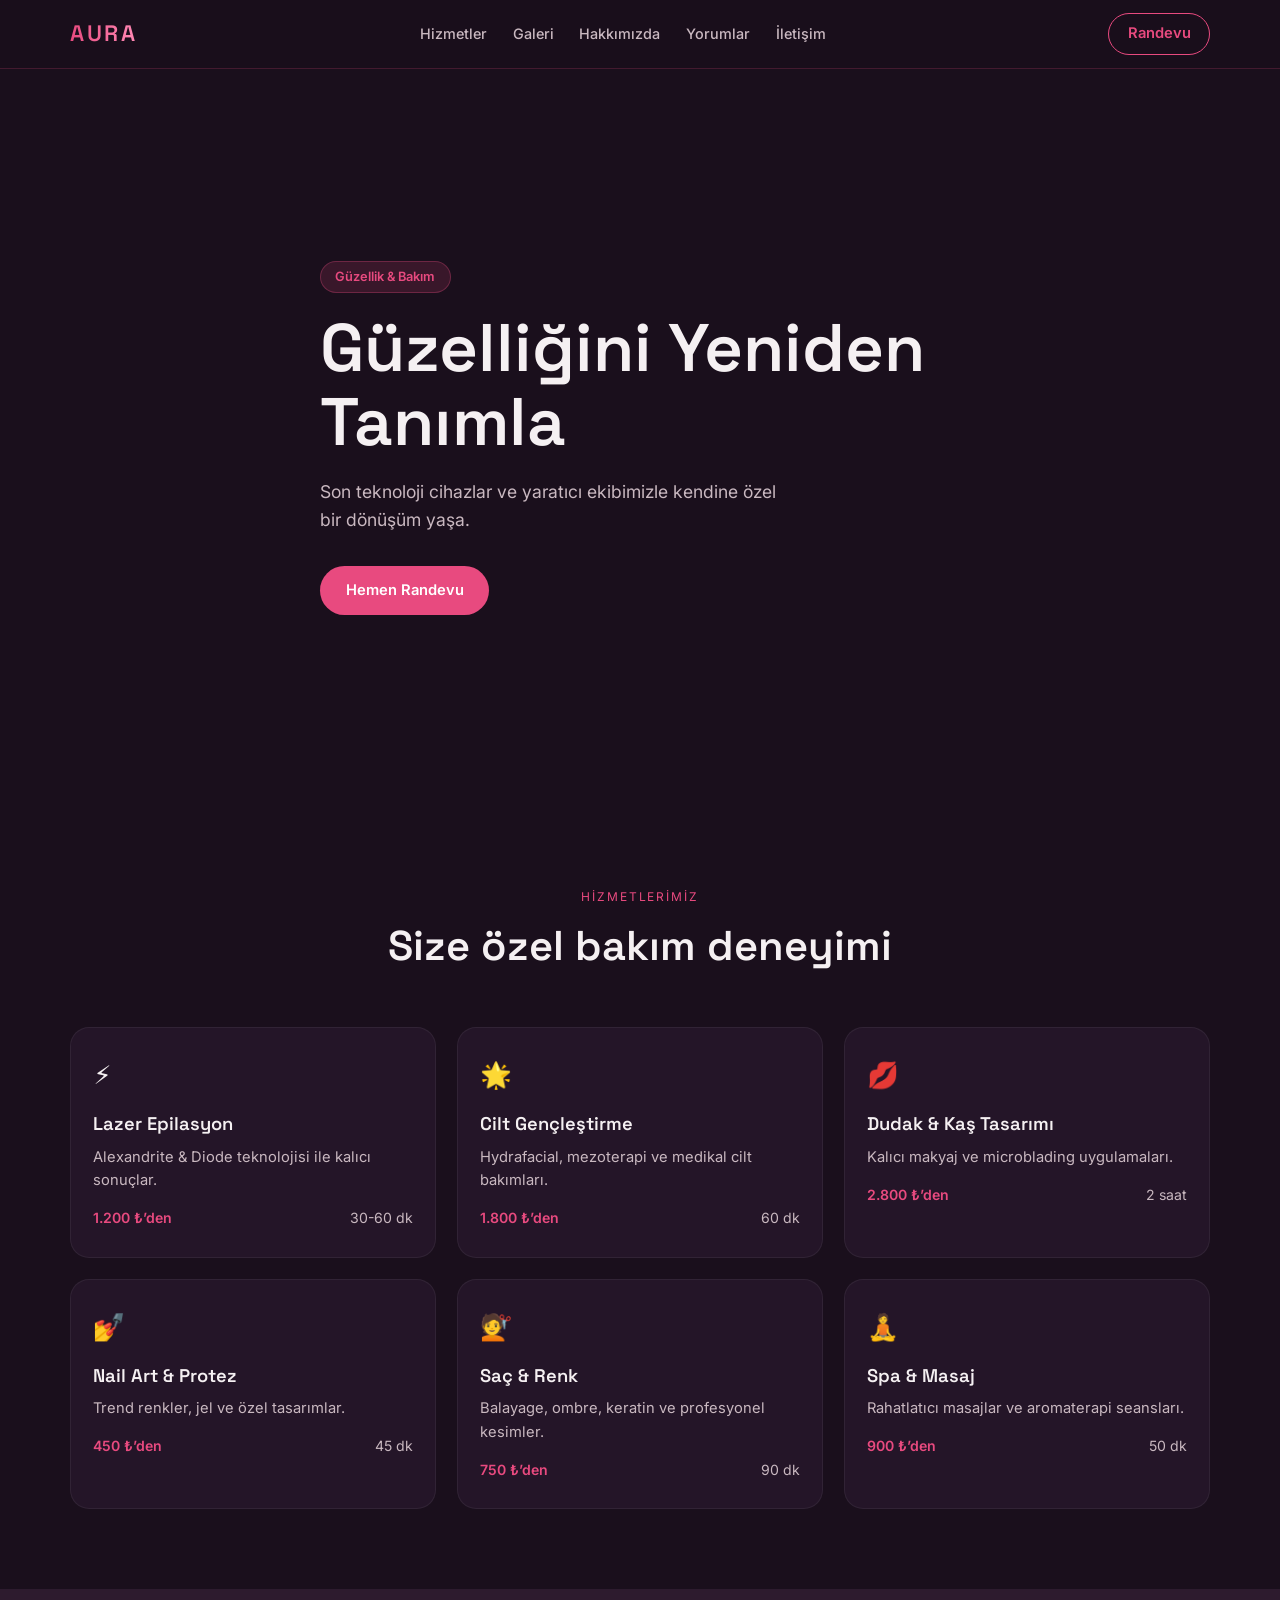
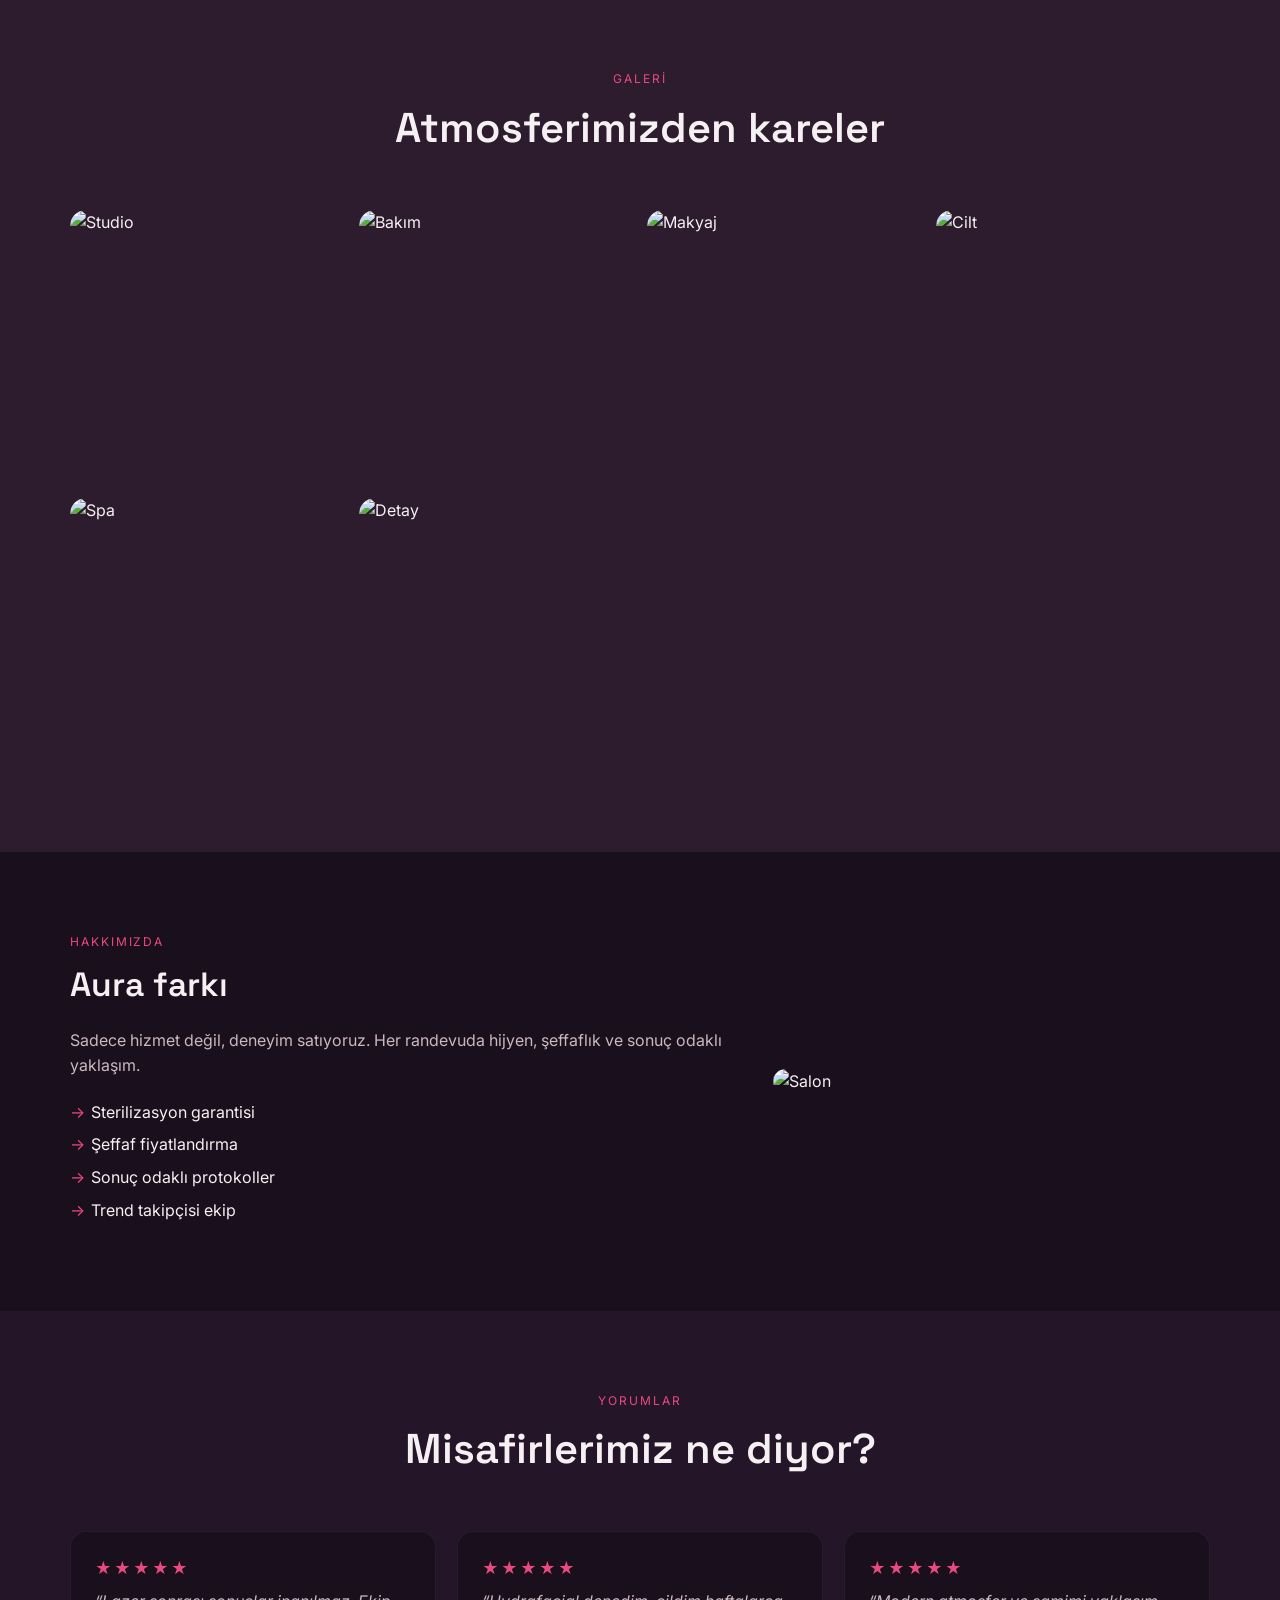
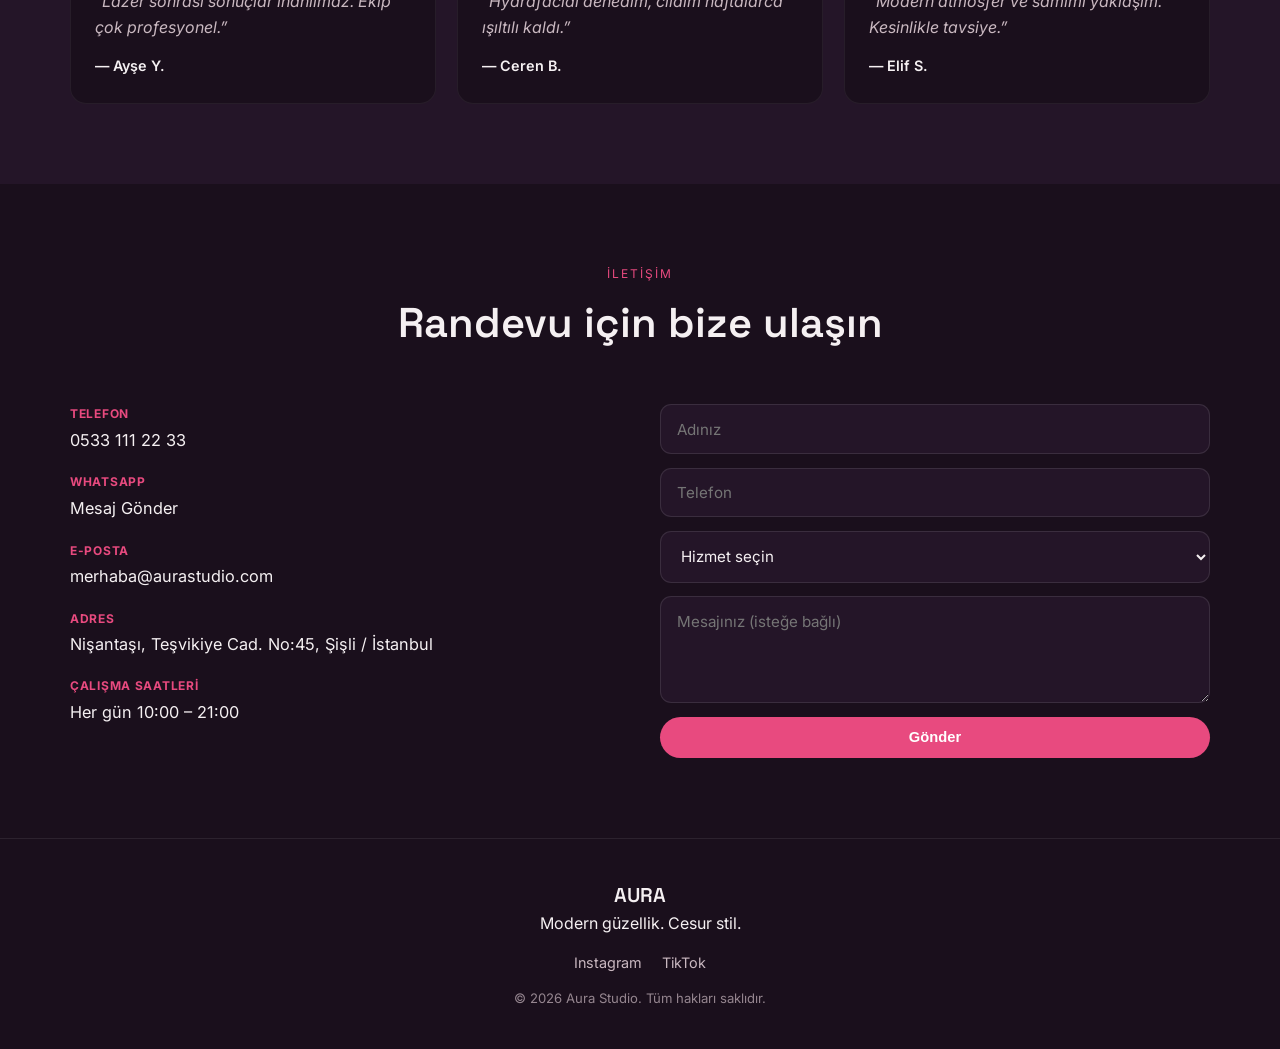
==== index.html @ b30718fa "Initial: Modern beauty studio (blush/plum) + admin panel" ====
<!DOCTYPE html>
<html lang="tr">
<head>
  <meta charset="UTF-8">
  <meta name="viewport" content="width=device-width, initial-scale=1.0">
  <title>Aura Studio</title>
  <meta name="description" content="">
  <link rel="preconnect" href="https://fonts.googleapis.com">
  <link href="https://fonts.googleapis.com/css2?family=Inter:wght@400;500;600;700&family=Space+Grotesk:wght@500;600;700:wght@300;400;500;600&display=swap" rel="stylesheet">
  <link rel="stylesheet" href="assets/css/style.css">
</head>
<body>
  <header class="header" id="header">
    <div class="container header-inner">
      <a href="#" class="logo" id="logo">LUMINA</a>
      <nav class="nav">
        <a href="#hizmetler">Hizmetler</a>
        <a href="#galeri">Galeri</a>
        <a href="#hakkimizda">Hakkımızda</a>
        <a href="#yorumlar">Yorumlar</a>
        <a href="#iletisim">İletişim</a>
      </nav>
      <a href="#iletisim" class="btn btn-sm" id="header-cta">Randevu</a>
    </div>
  </header>

  <section class="hero" id="hero">
    <div class="hero-bg" id="hero-bg"></div>
    <div class="container hero-content">
      <p class="hero-eyebrow">Güzellik & Bakım</p>
      <h1 id="hero-title">Kendinizi Ödüllendirin</h1>
      <p class="hero-sub" id="hero-sub"></p>
      <a href="#iletisim" class="btn btn-primary" id="hero-cta">Randevu Al</a>
    </div>
  </section>

  <section id="hizmetler" class="services">
    <div class="container">
      <div class="section-header">
        <span class="section-label">Hizmetlerimiz</span>
        <h2>Size özel bakım deneyimi</h2>
      </div>
      <div class="services-grid" id="services-grid"></div>
    </div>
  </section>

  <section id="galeri" class="gallery">
    <div class="container">
      <div class="section-header">
        <span class="section-label">Galeri</span>
        <h2>Atmosferimizden kareler</h2>
      </div>
      <div class="gallery-grid" id="gallery-grid"></div>
    </div>
  </section>

  <section id="hakkimizda" class="about">
    <div class="container about-grid">
      <div class="about-text">
        <span class="section-label">Hakkımızda</span>
        <h2 id="about-title"></h2>
        <p id="about-text"></p>
        <ul class="about-features" id="about-features"></ul>
      </div>
      <div class="about-visual">
        <img id="about-img" src="" alt="Salon" class="about-img">
      </div>
    </div>
  </section>

  <section id="yorumlar" class="testimonials">
    <div class="container">
      <div class="section-header">
        <span class="section-label">Yorumlar</span>
        <h2>Misafirlerimiz ne diyor?</h2>
      </div>
      <div class="testi-grid" id="testi-grid"></div>
    </div>
  </section>

  <section id="iletisim" class="contact">
    <div class="container">
      <div class="section-header">
        <span class="section-label">İletişim</span>
        <h2>Randevu için bize ulaşın</h2>
      </div>
      <div class="contact-grid">
        <div class="contact-info" id="contact-info"></div>
        <form class="contact-form" id="contact-form">
          <input type="text" name="name" placeholder="Adınız" required>
          <input type="tel" name="phone" placeholder="Telefon" required>
          <select name="service" id="form-services"></select>
          <textarea name="message" rows="4" placeholder="Mesajınız (isteğe bağlı)"></textarea>
          <button type="submit" class="btn btn-primary">Gönder</button>
        </form>
      </div>
    </div>
  </section>

  <footer class="footer">
    <div class="container footer-inner">
      <div class="footer-brand">
        <span class="logo-text" id="footer-logo">LUMINA</span>
        <p id="footer-tagline"></p>
      </div>
      <div class="footer-social" id="footer-social"></div>
      <p class="footer-copy" id="footer-copy"></p>
    </div>
  </footer>

  <script src="assets/js/defaults.js"></script>
  <script src="assets/js/storage.js"></script>
  <script src="assets/js/public.js"></script>
</body>
</html>
---- assets/css/style.css ----
*, *::before, *::after { box-sizing: border-box; margin: 0; padding: 0; }
html { scroll-behavior: smooth; }
body {
  font-family: 'Inter', system-ui, sans-serif;
  background: var(--bg, #1A0F1C);
  color: var(--text, #F5F0F2);
  line-height: 1.6;
}
h1, h2, h3, .logo, .logo-text { font-family: 'Space Grotesk', system-ui, sans-serif; font-weight: 600; }
.container { width: min(1140px, 92%); margin-inline: auto; }

.header {
  position: sticky; top: 0; z-index: 100;
  background: rgba(26,15,28,0.9); backdrop-filter: blur(14px);
  border-bottom: 1px solid rgba(232,74,127,0.2);
}
.header-inner { display: flex; align-items: center; justify-content: space-between; height: 68px; }
.logo {
  font-size: 1.4rem; letter-spacing: 0.12em; text-decoration: none;
  background: linear-gradient(90deg, var(--primary,#E84A7F), #FF8AB5);
  -webkit-background-clip: text; -webkit-text-fill-color: transparent; background-clip: text;
}
.nav { display: flex; gap: 1.6rem; }
.nav a { text-decoration: none; color: var(--text-light); font-size: .9rem; font-weight: 500; }
.nav a:hover { color: var(--primary); }

.btn {
  display: inline-flex; align-items: center; justify-content: center;
  padding: .8rem 1.6rem; border-radius: 999px; text-decoration: none;
  font-weight: 600; font-size: .92rem; border: none; cursor: pointer; transition: all .25s;
}
.btn-primary { background: var(--primary); color: #fff; }
.btn-primary:hover { background: var(--primary-dark); transform: translateY(-2px); box-shadow: 0 8px 24px rgba(232,74,127,.35); }
.btn-sm { padding: .5rem 1.15rem; background: transparent; border: 1px solid var(--primary); color: var(--primary); }
.btn-sm:hover { background: var(--primary); color: #fff; }

.hero { position: relative; min-height: 82vh; display: flex; align-items: center; overflow: hidden; }
.hero-bg { position: absolute; inset: 0; background-size: cover; background-position: center; z-index: 0; }
.hero-content { position: relative; z-index: 2; max-width: 640px; padding: 5rem 0; }
.hero-eyebrow {
  display: inline-block; padding: .3rem .9rem; border-radius: 999px;
  background: rgba(232,74,127,.15); color: var(--primary); font-size: .8rem; font-weight: 600;
  margin-bottom: 1.2rem; border: 1px solid rgba(232,74,127,.3);
}
.hero h1 { font-size: clamp(2.6rem, 6.5vw, 4.2rem); line-height: 1.1; margin-bottom: 1.1rem; }
.hero-sub { font-size: 1.1rem; color: var(--text-light); margin-bottom: 2rem; max-width: 460px; }

.section-header { text-align: center; margin-bottom: 3rem; }
.section-label { display: block; text-transform: uppercase; letter-spacing: .16em; font-size: .75rem; color: var(--primary); margin-bottom: .4rem; }
.section-header h2 { font-size: clamp(1.9rem, 4vw, 2.6rem); }

.services { padding: 5rem 0; }
.services-grid { display: grid; grid-template-columns: repeat(auto-fit, minmax(280px, 1fr)); gap: 1.3rem; }
.service-card {
  background: var(--card, #241528); border: 1px solid rgba(255,255,255,.06); border-radius: 1.2rem;
  padding: 1.7rem 1.4rem; transition: border-color .25s, transform .25s;
}
.service-card:hover { border-color: var(--primary); transform: translateY(-3px); }
.service-icon { font-size: 1.6rem; margin-bottom: .8rem; }
.service-card h3 { font-size: 1.15rem; margin-bottom: .45rem; }
.service-card p { font-size: .92rem; color: var(--text-light); margin-bottom: .9rem; }
.service-meta { display: flex; justify-content: space-between; font-size: .88rem; }
.service-price { font-weight: 600; color: var(--primary); }
.service-dur { color: var(--text-light); }

.gallery { padding: 5rem 0; background: var(--accent, #2D1B2E); }
.gallery-grid { display: grid; grid-template-columns: repeat(auto-fit, minmax(250px, 1fr)); gap: .9rem; }
.gallery-item { aspect-ratio: 1; overflow: hidden; border-radius: 1rem; }
.gallery-item img { width: 100%; height: 100%; object-fit: cover; transition: transform .4s; }
.gallery-item:hover img { transform: scale(1.06); }

.about { padding: 5rem 0; }
.about-grid { display: grid; grid-template-columns: 1.2fr .8fr; gap: 3rem; align-items: center; }
.about-text h2 { font-size: 2.1rem; margin-bottom: 1rem; }
.about-text p { color: var(--text-light); margin-bottom: 1.3rem; }
.about-features { list-style: none; }
.about-features li { position: relative; padding-left: 1.3rem; margin-bottom: .45rem; }
.about-features li::before { content: "→"; position: absolute; left: 0; color: var(--primary); }
.about-img { width: 100%; border-radius: 1.2rem; object-fit: cover; aspect-ratio: 3/4; }

.testimonials { padding: 5rem 0; background: var(--card); }
.testi-grid { display: grid; grid-template-columns: repeat(auto-fit, minmax(270px, 1fr)); gap: 1.3rem; }
.testi-card { background: var(--bg); border: 1px solid rgba(255,255,255,.06); border-radius: 1rem; padding: 1.5rem; }
.stars { color: var(--primary); letter-spacing: 2px; margin-bottom: .5rem; }
.testi-card p { font-style: italic; color: var(--text-light); margin-bottom: .8rem; }
.testi-card cite { font-style: normal; font-weight: 600; font-size: .9rem; }

.contact { padding: 5rem 0; }
.contact-grid { display: grid; grid-template-columns: 1fr 1fr; gap: 2.5rem; }
.info-item { margin-bottom: 1.2rem; }
.info-item strong { display: block; font-size: .75rem; text-transform: uppercase; letter-spacing: .06em; color: var(--primary); margin-bottom: .2rem; }
.info-item a, .info-item p { color: var(--text); text-decoration: none; font-size: 1.02rem; }
.contact-form { display: flex; flex-direction: column; gap: .85rem; }
.contact-form input, .contact-form select, .contact-form textarea {
  padding: .9rem 1rem; background: var(--card); border: 1px solid rgba(255,255,255,.1);
  border-radius: .7rem; color: var(--text); font-family: inherit; font-size: .95rem; outline: none;
}
.contact-form input:focus, .contact-form select:focus, .contact-form textarea:focus { border-color: var(--primary); }

.footer { border-top: 1px solid rgba(255,255,255,.08); padding: 2.5rem 0; text-align: center; }
.footer-inner { display: flex; flex-direction: column; align-items: center; gap: .8rem; }
.footer .logo-text { font-size: 1.25rem; }
.footer-social a { color: var(--text-light); text-decoration: none; margin: 0 .6rem; font-size: .9rem; }
.footer-social a:hover { color: var(--primary); }
.footer-copy { font-size: .82rem; color: var(--text-light); opacity: .7; }

@media (max-width: 860px) {
  .nav { display: none; }
  .about-grid, .contact-grid { grid-template-columns: 1fr; }
}
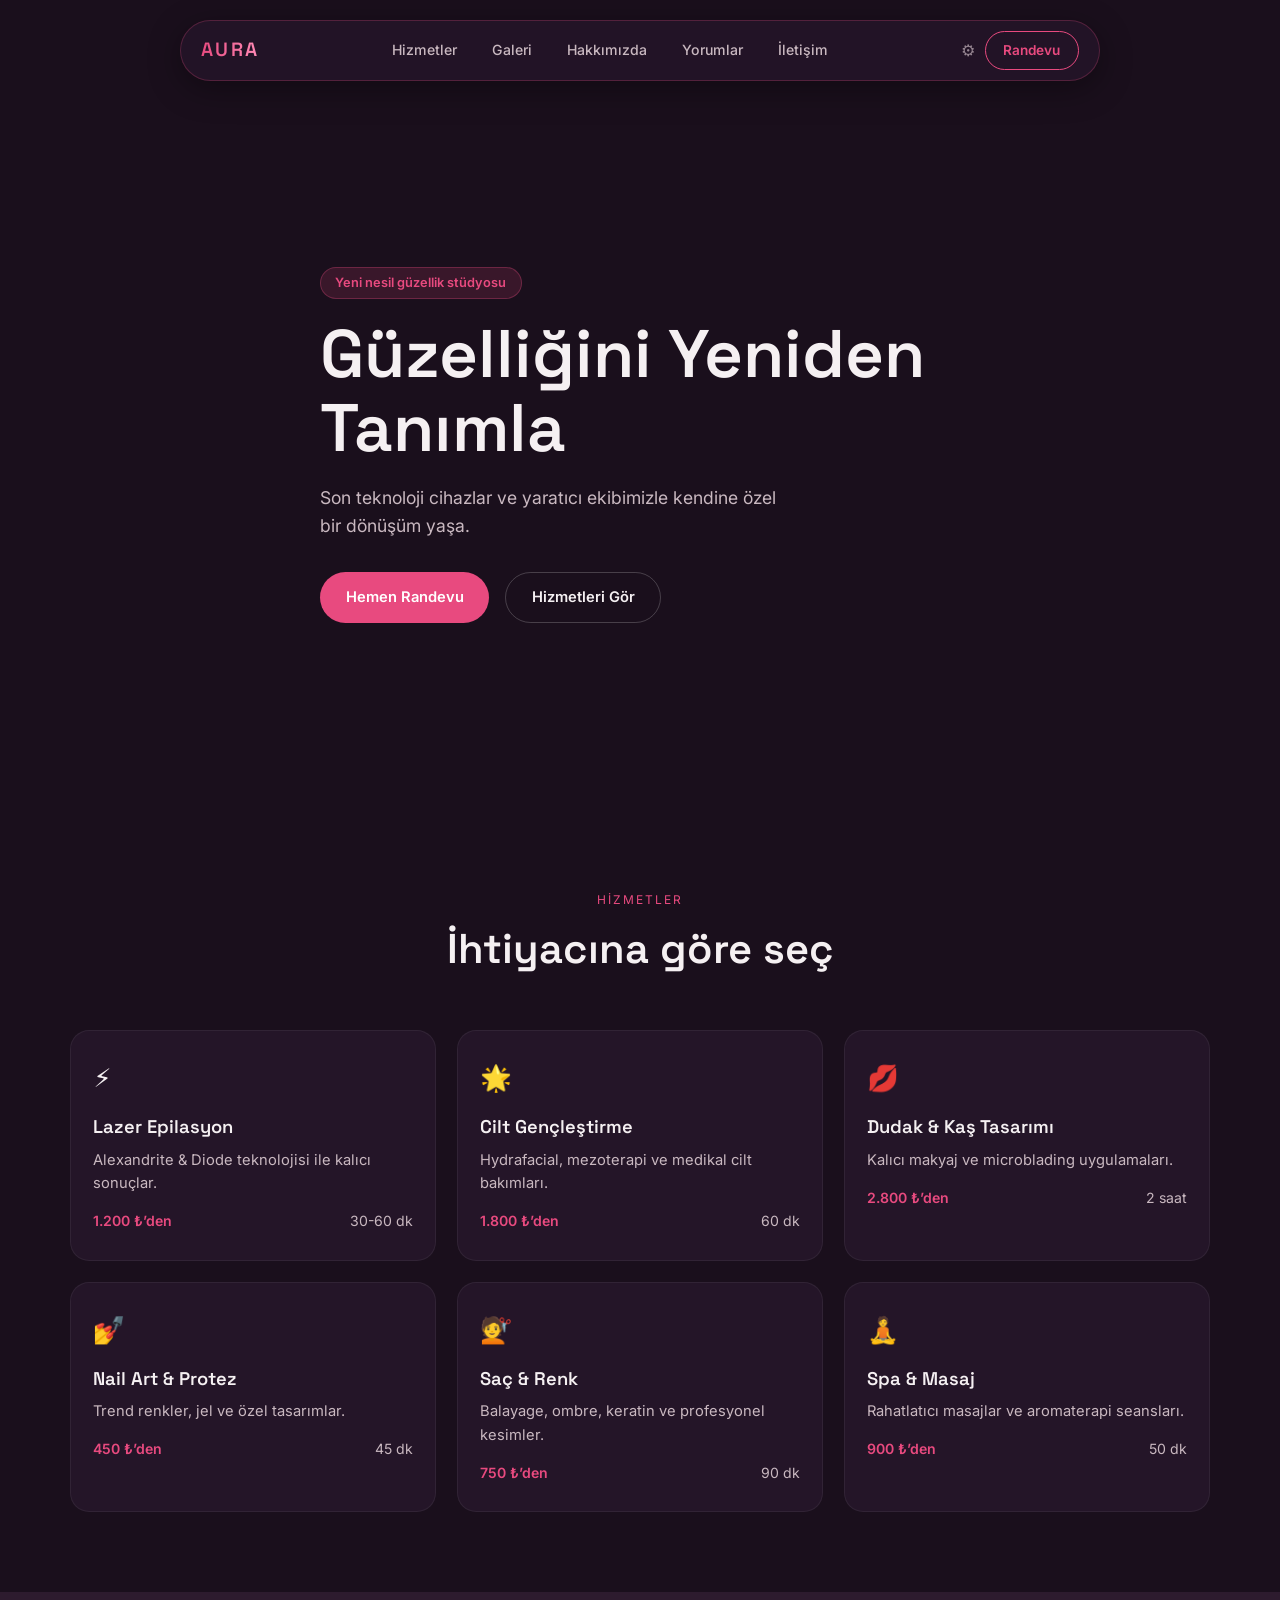
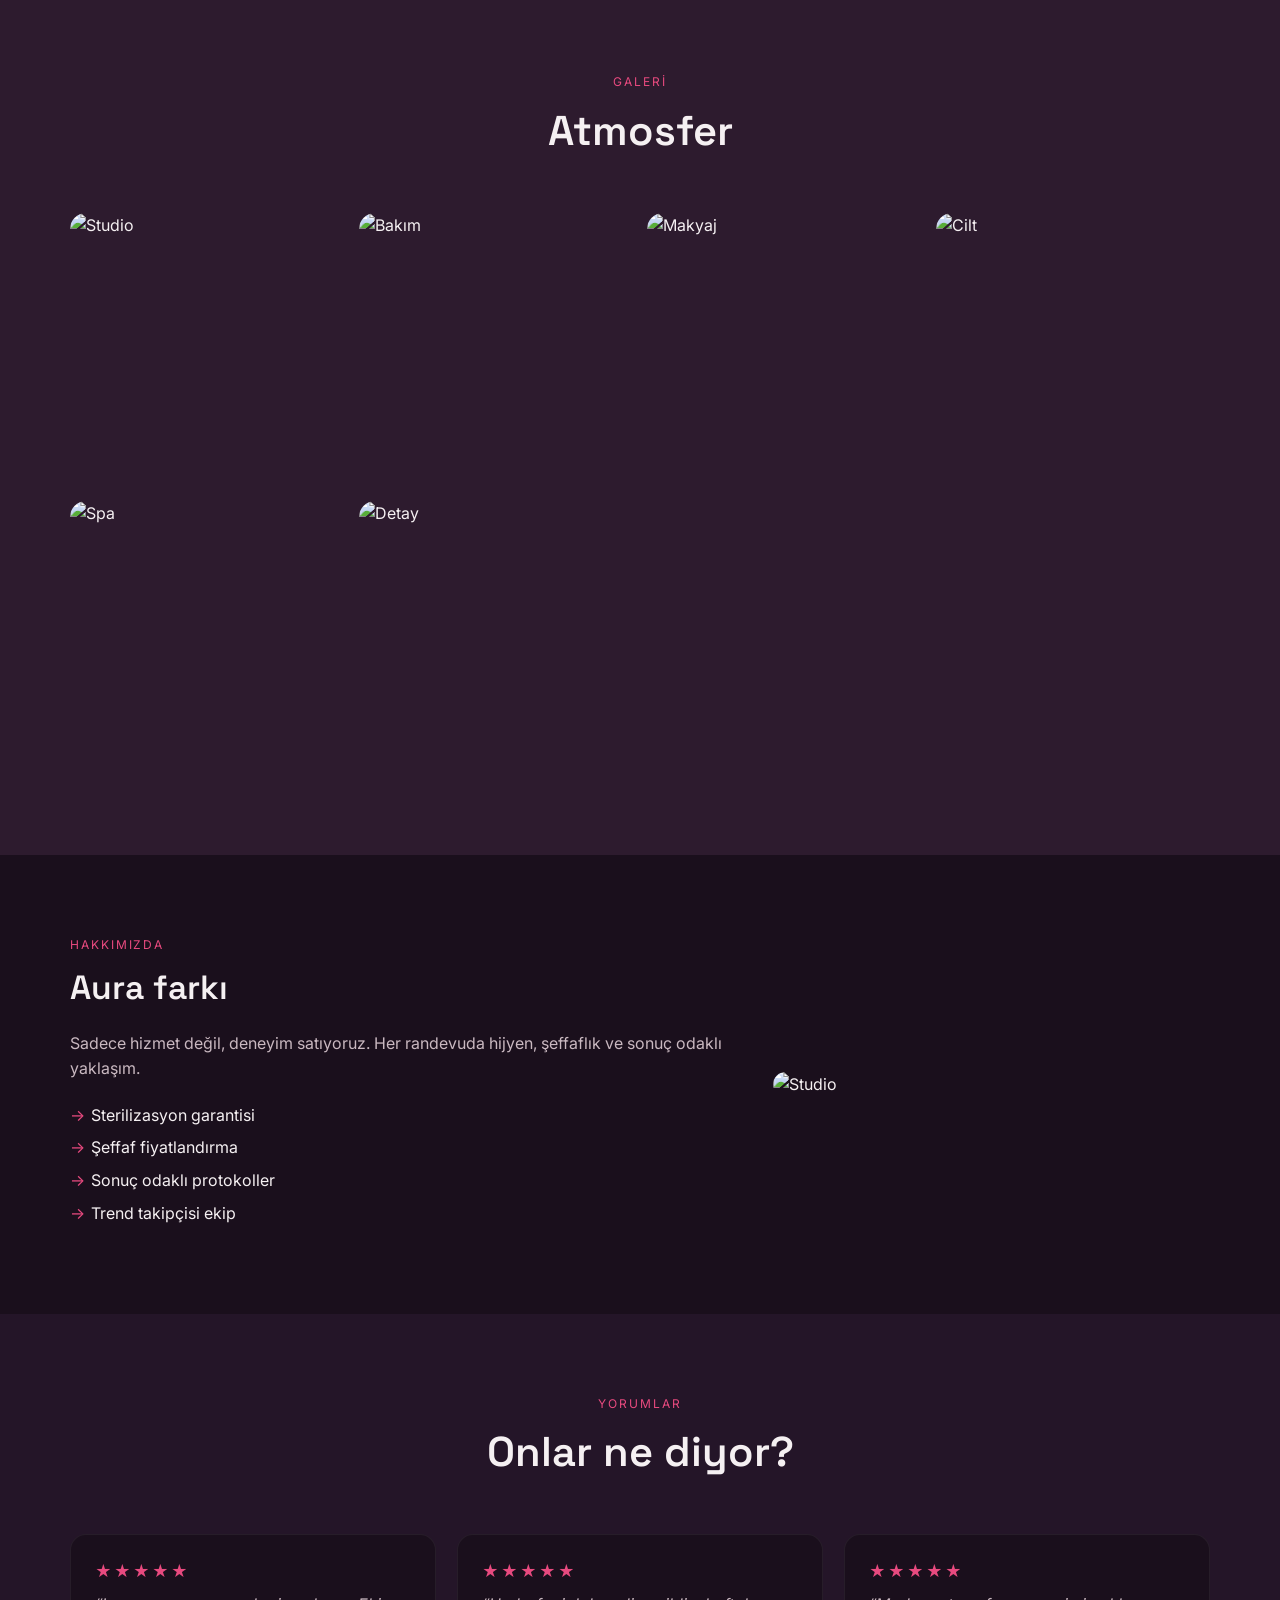
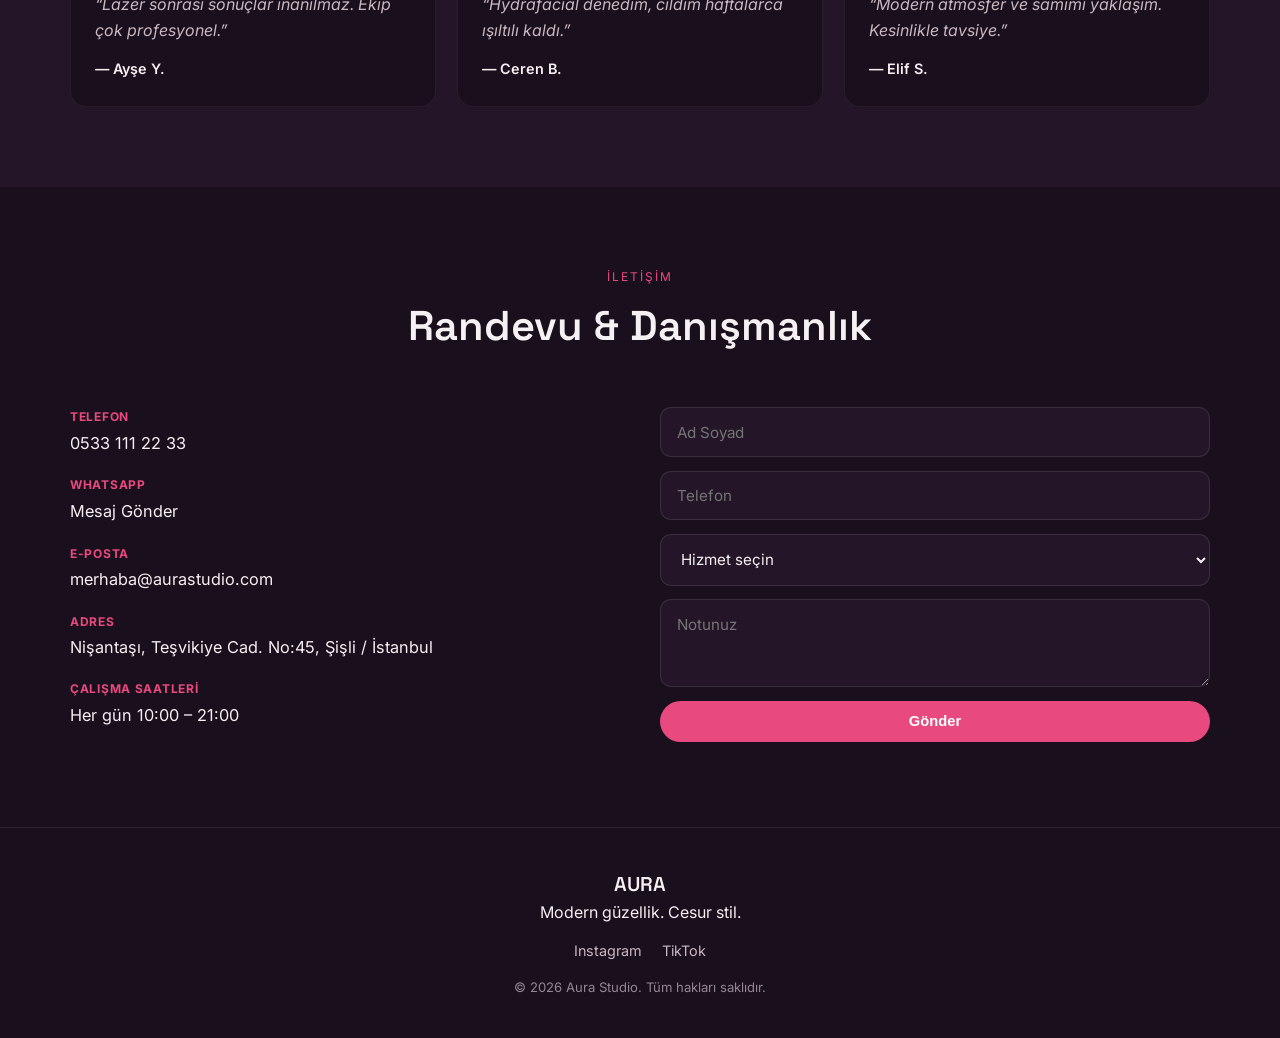
==== commit 98220934: "Update content / admin" ====
--- a/index.html
+++ b/index.html
@@ -6,101 +6,111 @@
   <title>Aura Studio</title>
   <meta name="description" content="">
   <link rel="preconnect" href="https://fonts.googleapis.com">
-  <link href="https://fonts.googleapis.com/css2?family=Inter:wght@400;500;600;700&family=Space+Grotesk:wght@500;600;700:wght@300;400;500;600&display=swap" rel="stylesheet">
+  <link href="https://fonts.googleapis.com/css2?family=Inter:wght@400;500;600;700&family=Space+Grotesk:wght@500;600;700&display=swap" rel="stylesheet">
   <link rel="stylesheet" href="assets/css/style.css">
 </head>
-<body>
-  <header class="header" id="header">
-    <div class="container header-inner">
-      <a href="#" class="logo" id="logo">LUMINA</a>
-      <nav class="nav">
+<body class="site-modern">
+
+  <!-- SITE 2: Floating centered navbar (not full-bleed, inset from sides) -->
+  <div class="nav-float-wrap">
+    <header class="header header--float" id="header">
+      <a href="#" class="logo" id="logo">AURA</a>
+      <nav class="nav nav--pill">
         <a href="#hizmetler">Hizmetler</a>
         <a href="#galeri">Galeri</a>
         <a href="#hakkimizda">Hakkımızda</a>
         <a href="#yorumlar">Yorumlar</a>
         <a href="#iletisim">İletişim</a>
       </nav>
-      <a href="#iletisim" class="btn btn-sm" id="header-cta">Randevu</a>
-    </div>
-  </header>
+      <div class="header-actions">
+        <a href="admin.html" class="admin-link" title="Admin">⚙</a>
+        <a href="#iletisim" class="btn btn-sm" id="header-cta">Randevu</a>
+      </div>
+    </header>
+  </div>
 
-  <section class="hero" id="hero">
-    <div class="hero-bg" id="hero-bg"></div>
-    <div class="container hero-content">
-      <p class="hero-eyebrow">Güzellik & Bakım</p>
-      <h1 id="hero-title">Kendinizi Ödüllendirin</h1>
-      <p class="hero-sub" id="hero-sub"></p>
-      <a href="#iletisim" class="btn btn-primary" id="hero-cta">Randevu Al</a>
-    </div>
-  </section>
+  <main>
+    <section class="hero" id="hero">
+      <div class="hero-bg" id="hero-bg"></div>
+      <div class="container hero-content">
+        <div class="hero-badge">Yeni nesil güzellik stüdyosu</div>
+        <h1 id="hero-title">Güzelliğini Yeniden Tanımla</h1>
+        <p class="hero-sub" id="hero-sub"></p>
+        <div class="hero-actions">
+          <a href="#iletisim" class="btn btn-primary" id="hero-cta">Hemen Randevu</a>
+          <a href="#hizmetler" class="btn btn-outline">Hizmetleri Gör</a>
+        </div>
+      </div>
+    </section>
 
-  <section id="hizmetler" class="services">
-    <div class="container">
-      <div class="section-header">
-        <span class="section-label">Hizmetlerimiz</span>
-        <h2>Size özel bakım deneyimi</h2>
+    <section id="hizmetler" class="services">
+      <div class="container">
+        <div class="section-header">
+          <span class="section-label">Hizmetler</span>
+          <h2>İhtiyacına göre seç</h2>
+        </div>
+        <div class="services-grid" id="services-grid"></div>
       </div>
-      <div class="services-grid" id="services-grid"></div>
-    </div>
-  </section>
+    </section>
 
-  <section id="galeri" class="gallery">
-    <div class="container">
-      <div class="section-header">
-        <span class="section-label">Galeri</span>
-        <h2>Atmosferimizden kareler</h2>
+    <section id="galeri" class="gallery">
+      <div class="container">
+        <div class="section-header">
+          <span class="section-label">Galeri</span>
+          <h2>Atmosfer</h2>
+        </div>
+        <div class="gallery-grid" id="gallery-grid"></div>
       </div>
-      <div class="gallery-grid" id="gallery-grid"></div>
-    </div>
-  </section>
+    </section>
 
-  <section id="hakkimizda" class="about">
-    <div class="container about-grid">
-      <div class="about-text">
-        <span class="section-label">Hakkımızda</span>
-        <h2 id="about-title"></h2>
-        <p id="about-text"></p>
-        <ul class="about-features" id="about-features"></ul>
+    <section id="hakkimizda" class="about">
+      <div class="container about-grid">
+        <div class="about-text">
+          <span class="section-label">Hakkımızda</span>
+          <h2 id="about-title"></h2>
+          <p id="about-text"></p>
+          <ul class="about-features" id="about-features"></ul>
+        </div>
+        <div class="about-visual">
+          <img id="about-img" src="" alt="Studio" class="about-img">
+        </div>
       </div>
-      <div class="about-visual">
-        <img id="about-img" src="" alt="Salon" class="about-img">
+    </section>
+
+    <section id="yorumlar" class="testimonials">
+      <div class="container">
+        <div class="section-header">
+          <span class="section-label">Yorumlar</span>
+          <h2>Onlar ne diyor?</h2>
+        </div>
+        <div class="testi-grid" id="testi-grid"></div>
       </div>
-    </div>
-  </section>
+    </section>
 
-  <section id="yorumlar" class="testimonials">
-    <div class="container">
-      <div class="section-header">
-        <span class="section-label">Yorumlar</span>
-        <h2>Misafirlerimiz ne diyor?</h2>
+    <section id="iletisim" class="contact">
+      <div class="container">
+        <div class="section-header">
+          <span class="section-label">İletişim</span>
+          <h2>Randevu & Danışmanlık</h2>
+        </div>
+        <div class="contact-grid">
+          <div class="contact-info" id="contact-info"></div>
+          <form class="contact-form" id="contact-form">
+            <input type="text" name="name" placeholder="Ad Soyad" required>
+            <input type="tel" name="phone" placeholder="Telefon" required>
+            <select name="service" id="form-services"></select>
+            <textarea name="message" rows="3" placeholder="Notunuz"></textarea>
+            <button type="submit" class="btn btn-primary">Gönder</button>
+          </form>
+        </div>
       </div>
-      <div class="testi-grid" id="testi-grid"></div>
-    </div>
-  </section>
-
-  <section id="iletisim" class="contact">
-    <div class="container">
-      <div class="section-header">
-        <span class="section-label">İletişim</span>
-        <h2>Randevu için bize ulaşın</h2>
-      </div>
-      <div class="contact-grid">
-        <div class="contact-info" id="contact-info"></div>
-        <form class="contact-form" id="contact-form">
-          <input type="text" name="name" placeholder="Adınız" required>
-          <input type="tel" name="phone" placeholder="Telefon" required>
-          <select name="service" id="form-services"></select>
-          <textarea name="message" rows="4" placeholder="Mesajınız (isteğe bağlı)"></textarea>
-          <button type="submit" class="btn btn-primary">Gönder</button>
-        </form>
-      </div>
-    </div>
-  </section>
+    </section>
+  </main>
 
   <footer class="footer">
     <div class="container footer-inner">
       <div class="footer-brand">
-        <span class="logo-text" id="footer-logo">LUMINA</span>
+        <span class="logo-text" id="footer-logo">AURA</span>
         <p id="footer-tagline"></p>
       </div>
       <div class="footer-social" id="footer-social"></div>
--- a/assets/css/style.css
+++ b/assets/css/style.css
@@ -9,20 +9,44 @@
 h1, h2, h3, .logo, .logo-text { font-family: 'Space Grotesk', system-ui, sans-serif; font-weight: 600; }
 .container { width: min(1140px, 92%); margin-inline: auto; }
 
-.header {
-  position: sticky; top: 0; z-index: 100;
-  background: rgba(26,15,28,0.9); backdrop-filter: blur(14px);
-  border-bottom: 1px solid rgba(232,74,127,0.2);
+/* SITE 2: Floating centered navbar – inset from sides, not full-bleed sticky */
+.nav-float-wrap {
+  position: fixed;
+  top: 1.25rem;
+  left: 0; right: 0;
+  z-index: 100;
+  display: flex;
+  justify-content: center;
+  pointer-events: none;
 }
-.header-inner { display: flex; align-items: center; justify-content: space-between; height: 68px; }
+.header--float {
+  pointer-events: auto;
+  display: flex;
+  align-items: center;
+  justify-content: space-between;
+  gap: 1.5rem;
+  width: min(920px, 90%);
+  padding: 0.65rem 1.25rem;
+  background: rgba(36, 21, 40, 0.88);
+  backdrop-filter: blur(16px);
+  border: 1px solid rgba(232, 74, 127, 0.25);
+  border-radius: 999px;
+  box-shadow: 0 8px 32px rgba(0,0,0,0.35);
+}
 .logo {
-  font-size: 1.4rem; letter-spacing: 0.12em; text-decoration: none;
+  font-size: 1.2rem; letter-spacing: 0.12em; text-decoration: none; flex-shrink: 0;
   background: linear-gradient(90deg, var(--primary,#E84A7F), #FF8AB5);
   -webkit-background-clip: text; -webkit-text-fill-color: transparent; background-clip: text;
 }
-.nav { display: flex; gap: 1.6rem; }
-.nav a { text-decoration: none; color: var(--text-light); font-size: .9rem; font-weight: 500; }
-.nav a:hover { color: var(--primary); }
+.nav--pill { display: flex; gap: 1.2rem; }
+.nav--pill a {
+  text-decoration: none; color: var(--text-light); font-size: 0.88rem; font-weight: 500;
+  padding: 0.35rem 0.5rem; border-radius: 999px; transition: color .2s, background .2s;
+}
+.nav--pill a:hover { color: var(--text); background: rgba(255,255,255,0.06); }
+.header-actions { display: flex; align-items: center; gap: 0.6rem; flex-shrink: 0; }
+.admin-link { color: var(--text-light); text-decoration: none; font-size: 1rem; opacity: 0.7; }
+.admin-link:hover { opacity: 1; color: var(--primary); }
 
 .btn {
   display: inline-flex; align-items: center; justify-content: center;
@@ -31,19 +55,25 @@
 }
 .btn-primary { background: var(--primary); color: #fff; }
 .btn-primary:hover { background: var(--primary-dark); transform: translateY(-2px); box-shadow: 0 8px 24px rgba(232,74,127,.35); }
-.btn-sm { padding: .5rem 1.15rem; background: transparent; border: 1px solid var(--primary); color: var(--primary); }
+.btn-sm { padding: .45rem 1.1rem; background: transparent; border: 1px solid var(--primary); color: var(--primary); font-size: .85rem; }
 .btn-sm:hover { background: var(--primary); color: #fff; }
+.btn-outline { background: transparent; border: 1px solid rgba(255,255,255,.2); color: var(--text); }
+.btn-outline:hover { border-color: var(--primary); color: var(--primary); }
 
-.hero { position: relative; min-height: 82vh; display: flex; align-items: center; overflow: hidden; }
+.hero {
+  position: relative; min-height: 90vh; display: flex; align-items: center;
+  overflow: hidden; padding-top: 5rem;
+}
 .hero-bg { position: absolute; inset: 0; background-size: cover; background-position: center; z-index: 0; }
-.hero-content { position: relative; z-index: 2; max-width: 640px; padding: 5rem 0; }
-.hero-eyebrow {
+.hero-content { position: relative; z-index: 2; max-width: 640px; padding: 4rem 0; }
+.hero-badge {
   display: inline-block; padding: .3rem .9rem; border-radius: 999px;
   background: rgba(232,74,127,.15); color: var(--primary); font-size: .8rem; font-weight: 600;
   margin-bottom: 1.2rem; border: 1px solid rgba(232,74,127,.3);
 }
 .hero h1 { font-size: clamp(2.6rem, 6.5vw, 4.2rem); line-height: 1.1; margin-bottom: 1.1rem; }
 .hero-sub { font-size: 1.1rem; color: var(--text-light); margin-bottom: 2rem; max-width: 460px; }
+.hero-actions { display: flex; gap: 1rem; flex-wrap: wrap; }
 
 .section-header { text-align: center; margin-bottom: 3rem; }
 .section-label { display: block; text-transform: uppercase; letter-spacing: .16em; font-size: .75rem; color: var(--primary); margin-bottom: .4rem; }
@@ -105,6 +135,7 @@
 .footer-copy { font-size: .82rem; color: var(--text-light); opacity: .7; }
 
 @media (max-width: 860px) {
-  .nav { display: none; }
+  .nav--pill { display: none; }
+  .header--float { width: min(100% - 1.5rem, 420px); }
   .about-grid, .contact-grid { grid-template-columns: 1fr; }
 }
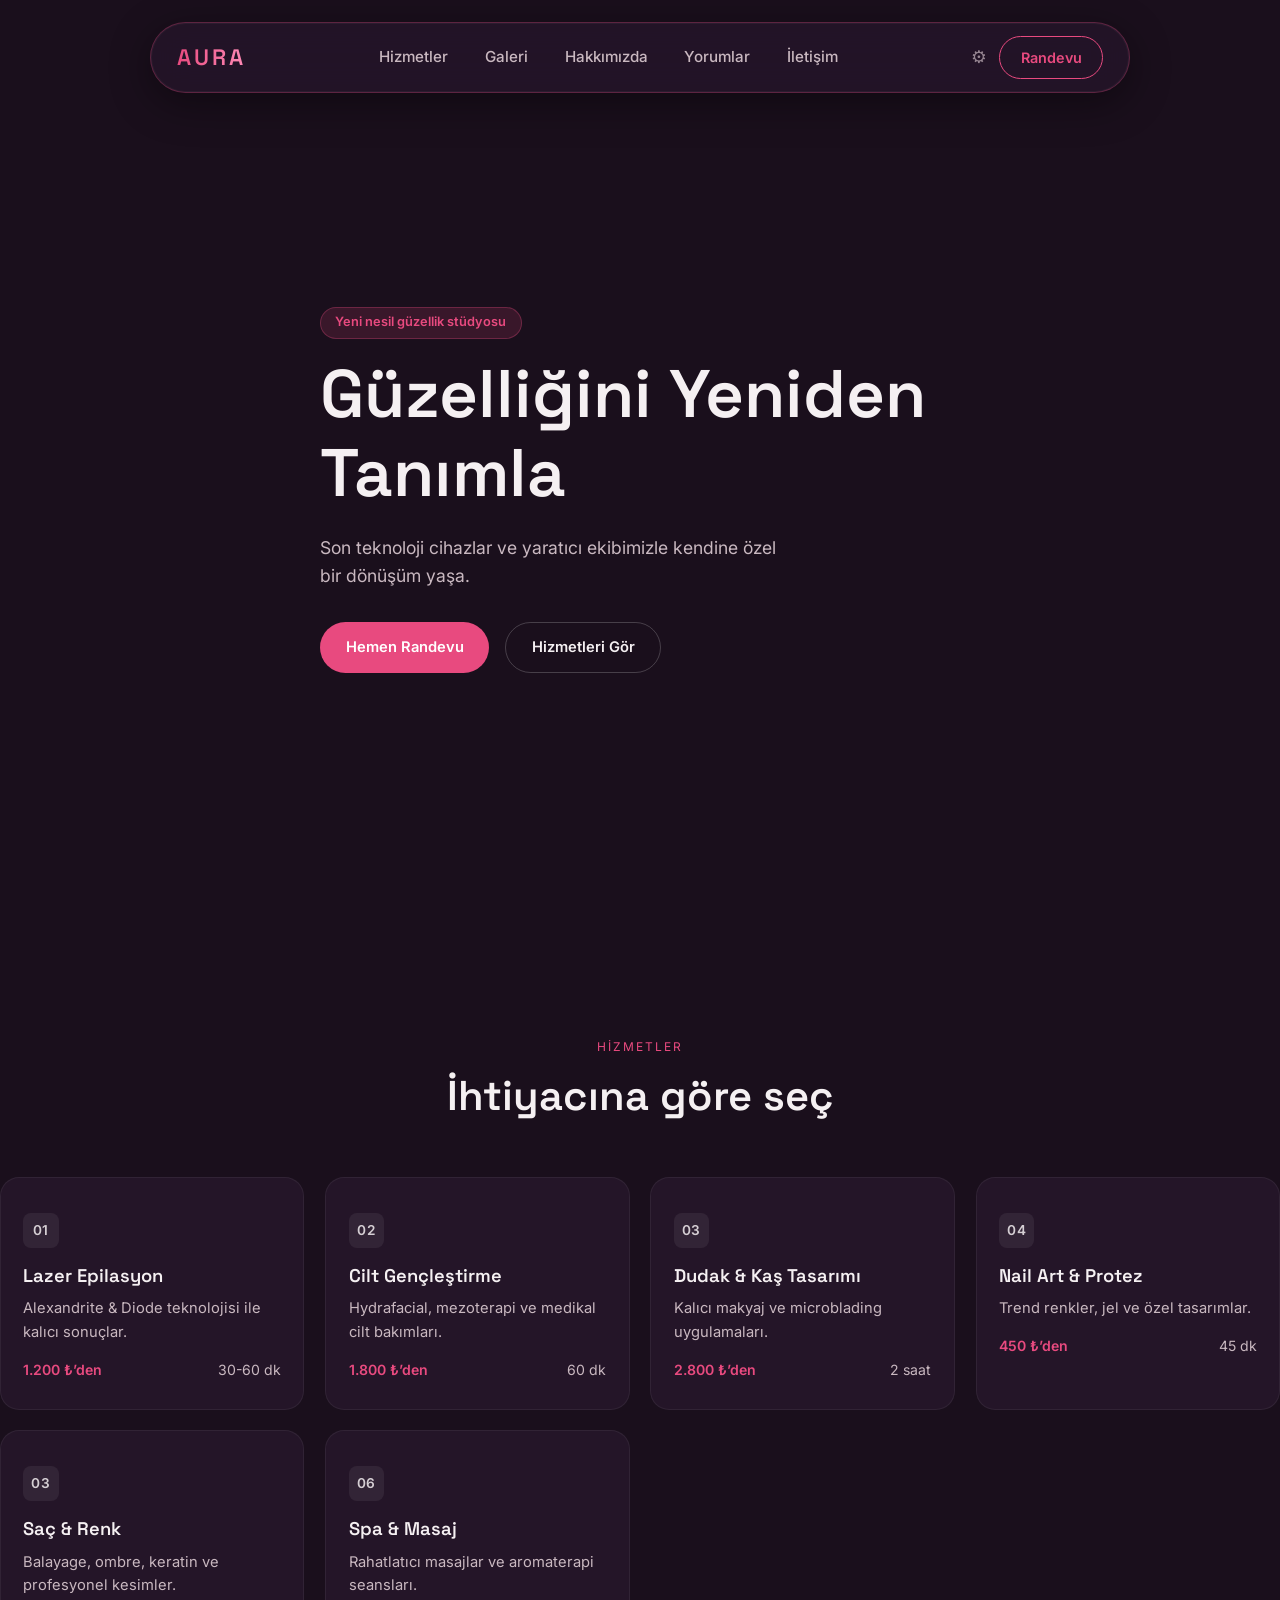
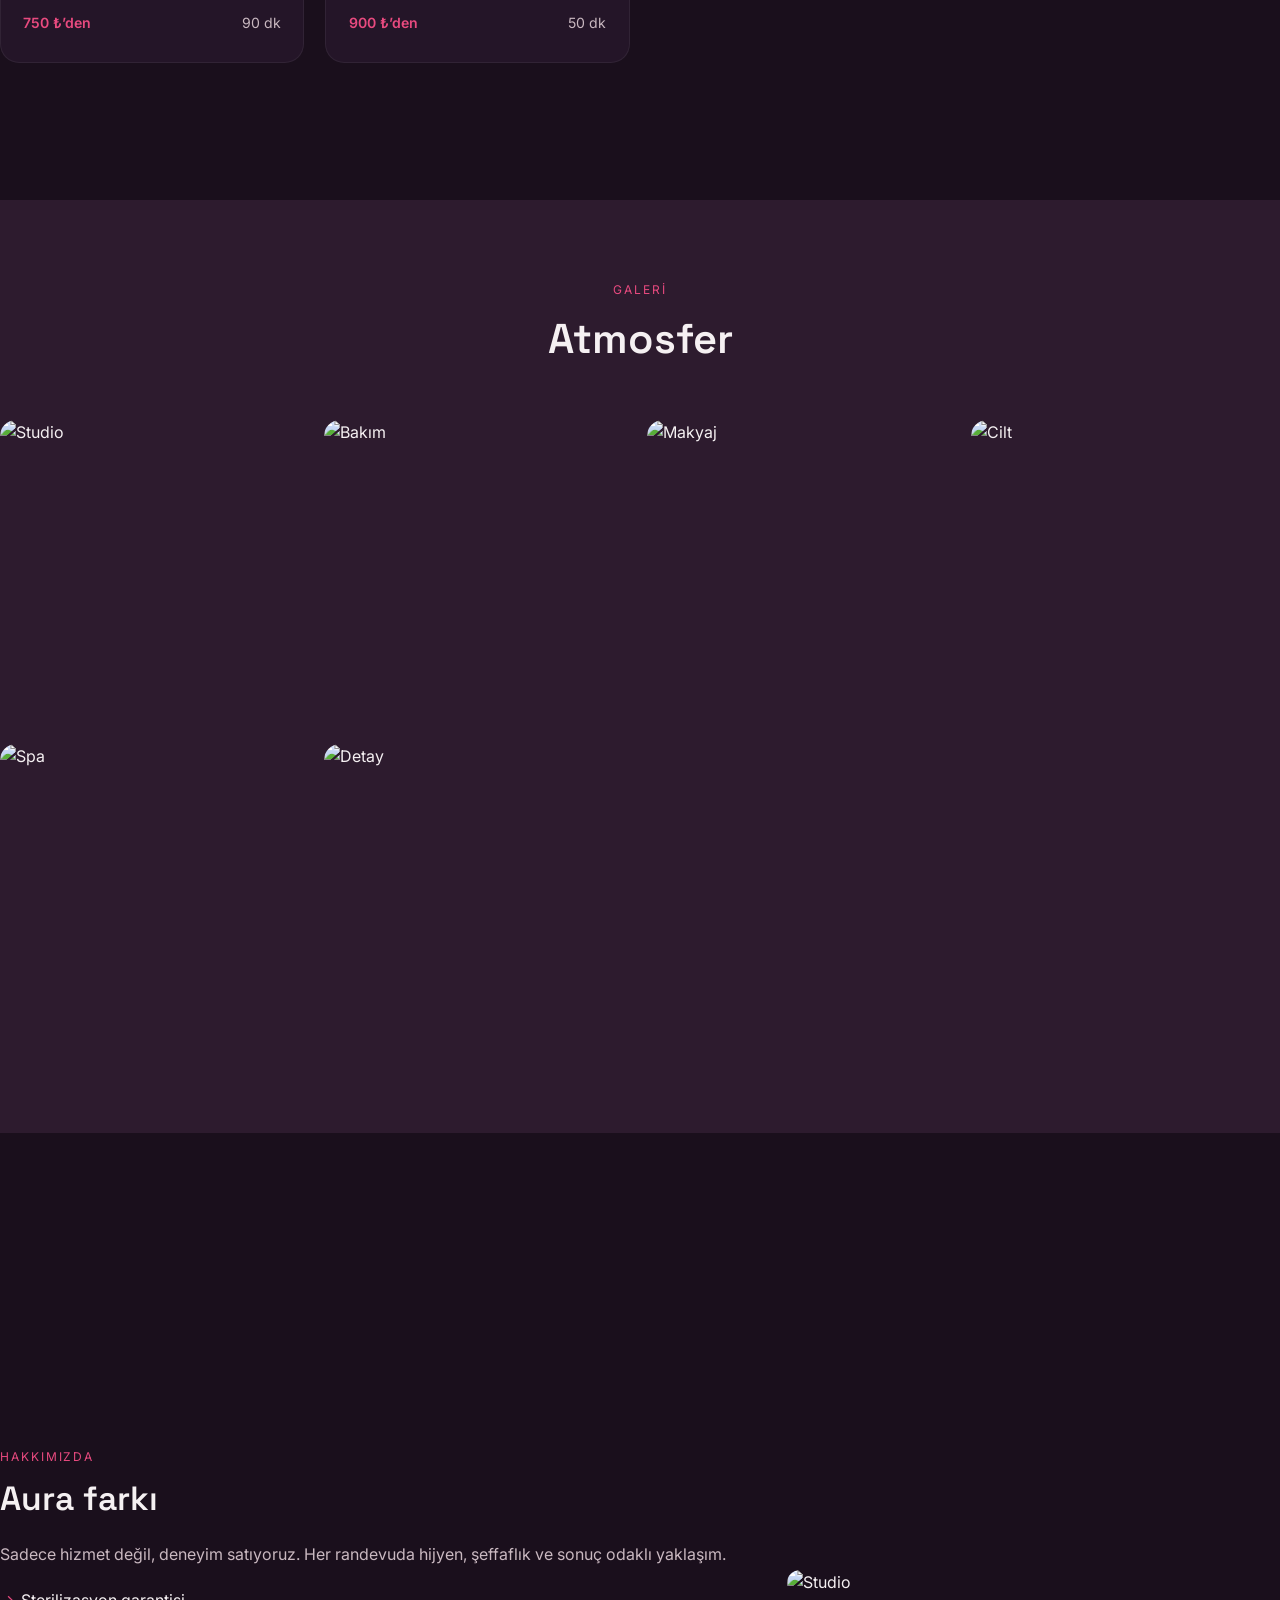
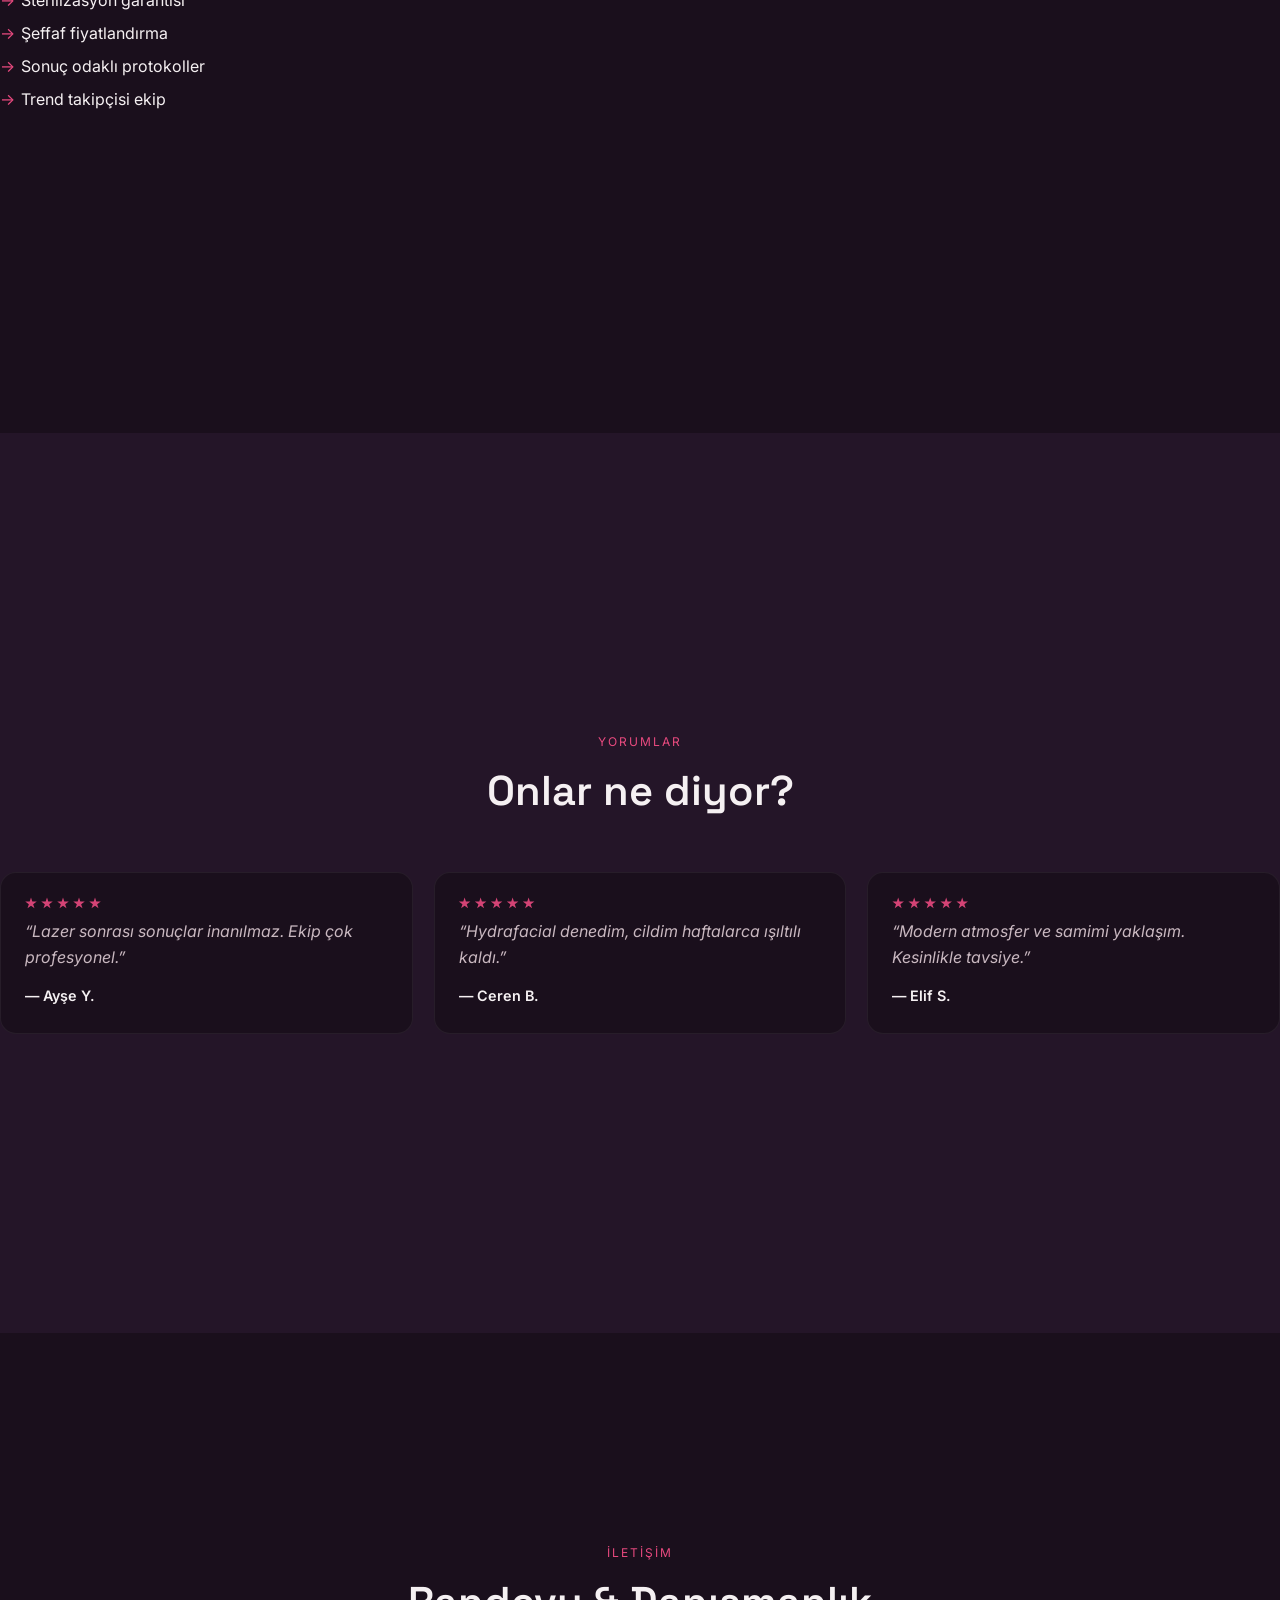
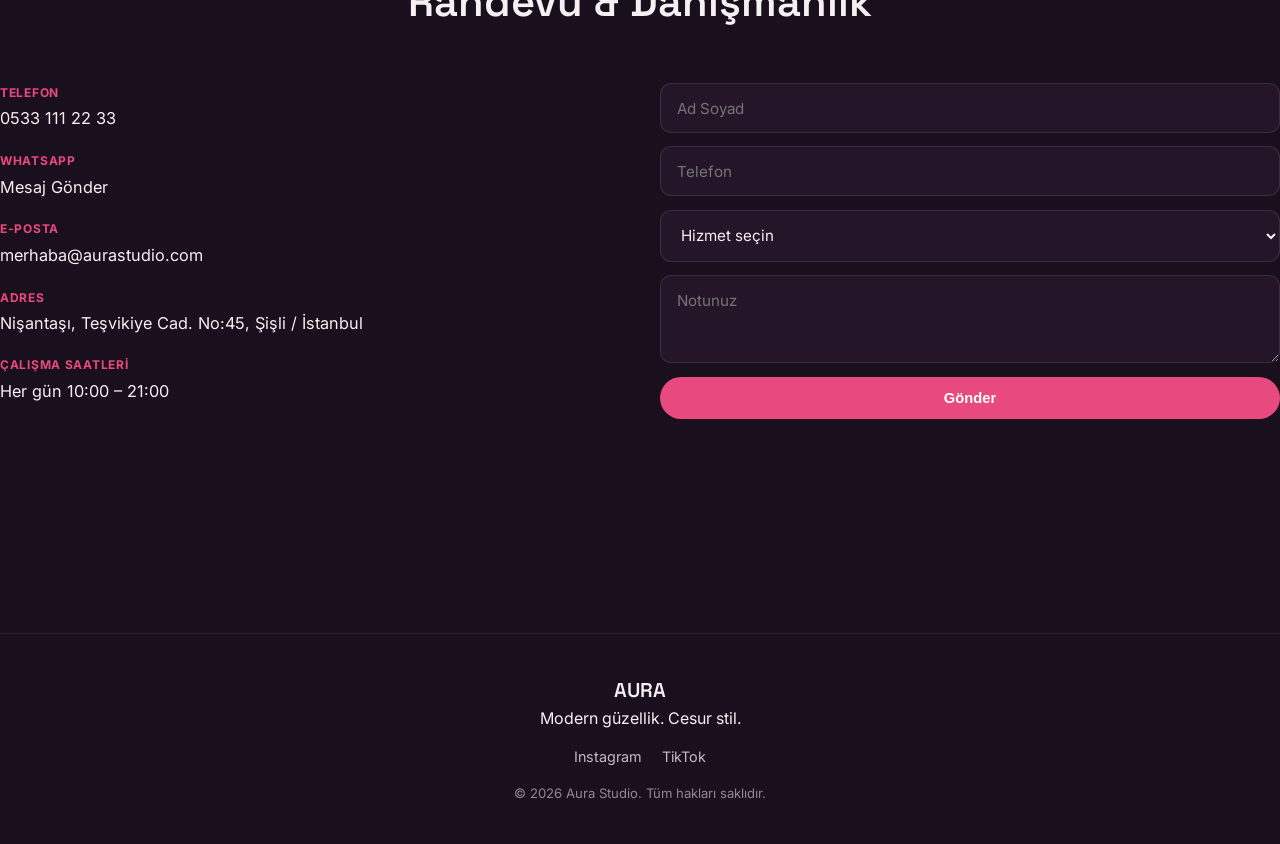
==== commit 755164f9: "Improve animations and motion effects" ====
--- a/index.html
+++ b/index.html
@@ -11,7 +11,6 @@
 </head>
 <body class="site-modern">
 
-  <!-- SITE 2: Floating centered navbar (not full-bleed, inset from sides) -->
   <div class="nav-float-wrap">
     <header class="header header--float" id="header">
       <a href="#" class="logo" id="logo">AURA</a>
@@ -34,11 +33,11 @@
       <div class="hero-bg" id="hero-bg"></div>
       <div class="container hero-content">
         <div class="hero-badge">Yeni nesil güzellik stüdyosu</div>
-        <h1 id="hero-title">Güzelliğini Yeniden Tanımla</h1>
+        <h1 id="hero-title" data-split="words">Güzelliğini Yeniden Tanımla</h1>
         <p class="hero-sub" id="hero-sub"></p>
         <div class="hero-actions">
-          <a href="#iletisim" class="btn btn-primary" id="hero-cta">Hemen Randevu</a>
-          <a href="#hizmetler" class="btn btn-outline">Hizmetleri Gör</a>
+          <a href="#iletisim" class="btn btn-primary" id="hero-cta" data-magnetic>Hemen Randevu</a>
+          <a href="#hizmetler" class="btn btn-outline" data-magnetic>Hizmetleri Gör</a>
         </div>
       </div>
     </section>
@@ -46,8 +45,8 @@
     <section id="hizmetler" class="services">
       <div class="container">
         <div class="section-header">
-          <span class="section-label">Hizmetler</span>
-          <h2>İhtiyacına göre seç</h2>
+          <span class="section-label" data-pop>Hizmetler</span>
+          <h2 data-pop>İhtiyacına göre seç</h2>
         </div>
         <div class="services-grid" id="services-grid"></div>
       </div>
@@ -56,8 +55,8 @@
     <section id="galeri" class="gallery">
       <div class="container">
         <div class="section-header">
-          <span class="section-label">Galeri</span>
-          <h2>Atmosfer</h2>
+          <span class="section-label" data-pop>Galeri</span>
+          <h2 data-pop>Atmosfer</h2>
         </div>
         <div class="gallery-grid" id="gallery-grid"></div>
       </div>
@@ -66,13 +65,13 @@
     <section id="hakkimizda" class="about">
       <div class="container about-grid">
         <div class="about-text">
-          <span class="section-label">Hakkımızda</span>
-          <h2 id="about-title"></h2>
-          <p id="about-text"></p>
-          <ul class="about-features" id="about-features"></ul>
+          <span class="section-label" data-pop>Hakkımızda</span>
+          <h2 id="about-title" data-pop></h2>
+          <p id="about-text" data-pop></p>
+          <ul class="about-features" id="about-features" data-pop></ul>
         </div>
         <div class="about-visual">
-          <img id="about-img" src="" alt="Studio" class="about-img">
+          <img id="about-img" src="" alt="Studio" class="about-img" data-scale-in>
         </div>
       </div>
     </section>
@@ -80,8 +79,8 @@
     <section id="yorumlar" class="testimonials">
       <div class="container">
         <div class="section-header">
-          <span class="section-label">Yorumlar</span>
-          <h2>Onlar ne diyor?</h2>
+          <span class="section-label" data-pop>Yorumlar</span>
+          <h2 data-pop>Onlar ne diyor?</h2>
         </div>
         <div class="testi-grid" id="testi-grid"></div>
       </div>
@@ -90,17 +89,17 @@
     <section id="iletisim" class="contact">
       <div class="container">
         <div class="section-header">
-          <span class="section-label">İletişim</span>
-          <h2>Randevu & Danışmanlık</h2>
+          <span class="section-label" data-pop>İletişim</span>
+          <h2 data-pop>Randevu & Danışmanlık</h2>
         </div>
         <div class="contact-grid">
-          <div class="contact-info" id="contact-info"></div>
-          <form class="contact-form" id="contact-form">
+          <div class="contact-info" id="contact-info" data-pop></div>
+          <form class="contact-form" id="contact-form" data-pop>
             <input type="text" name="name" placeholder="Ad Soyad" required>
             <input type="tel" name="phone" placeholder="Telefon" required>
             <select name="service" id="form-services"></select>
             <textarea name="message" rows="3" placeholder="Notunuz"></textarea>
-            <button type="submit" class="btn btn-primary">Gönder</button>
+            <button type="submit" class="btn btn-primary" data-magnetic>Gönder</button>
           </form>
         </div>
       </div>
@@ -121,5 +120,6 @@
   <script src="assets/js/defaults.js"></script>
   <script src="assets/js/storage.js"></script>
   <script src="assets/js/public.js"></script>
+  <script src="assets/js/animations.js"></script>
 </body>
-</html>
+</html>
--- a/assets/css/style.css
+++ b/assets/css/style.css
@@ -12,7 +12,7 @@
 /* SITE 2: Floating centered navbar – inset from sides, not full-bleed sticky */
 .nav-float-wrap {
   position: fixed;
-  top: 1.25rem;
+  top: 1.35rem;
   left: 0; right: 0;
   z-index: 100;
   display: flex;
@@ -24,29 +24,31 @@
   display: flex;
   align-items: center;
   justify-content: space-between;
-  gap: 1.5rem;
-  width: min(920px, 90%);
-  padding: 0.65rem 1.25rem;
-  background: rgba(36, 21, 40, 0.88);
-  backdrop-filter: blur(16px);
-  border: 1px solid rgba(232, 74, 127, 0.25);
+  gap: 1.75rem;
+  width: min(980px, 92%);
+  min-height: 64px;
+  padding: 0.85rem 1.6rem;
+  background: rgba(36, 21, 40, 0.9);
+  backdrop-filter: blur(20px) saturate(1.2);
+  border: 1px solid rgba(232, 74, 127, 0.3);
   border-radius: 999px;
-  box-shadow: 0 8px 32px rgba(0,0,0,0.35);
+  box-shadow: 0 10px 40px rgba(0,0,0,0.4), 0 0 0 1px rgba(255,255,255,0.04) inset;
 }
 .logo {
-  font-size: 1.2rem; letter-spacing: 0.12em; text-decoration: none; flex-shrink: 0;
+  font-size: 1.4rem; letter-spacing: 0.14em; text-decoration: none; flex-shrink: 0;
   background: linear-gradient(90deg, var(--primary,#E84A7F), #FF8AB5);
   -webkit-background-clip: text; -webkit-text-fill-color: transparent; background-clip: text;
 }
-.nav--pill { display: flex; gap: 1.2rem; }
+.nav--pill { display: flex; gap: 0.4rem; }
 .nav--pill a {
-  text-decoration: none; color: var(--text-light); font-size: 0.88rem; font-weight: 500;
-  padding: 0.35rem 0.5rem; border-radius: 999px; transition: color .2s, background .2s;
-}
-.nav--pill a:hover { color: var(--text); background: rgba(255,255,255,0.06); }
-.header-actions { display: flex; align-items: center; gap: 0.6rem; flex-shrink: 0; }
-.admin-link { color: var(--text-light); text-decoration: none; font-size: 1rem; opacity: 0.7; }
+  text-decoration: none; color: var(--text-light); font-size: 0.95rem; font-weight: 500;
+  padding: 0.5rem 0.95rem; border-radius: 999px; transition: color .2s, background .2s;
+}
+.nav--pill a:hover { color: var(--text); background: rgba(255,255,255,0.08); }
+.header-actions { display: flex; align-items: center; gap: 0.75rem; flex-shrink: 0; }
+.admin-link { color: var(--text-light); text-decoration: none; font-size: 1.1rem; opacity: 0.7; }
 .admin-link:hover { opacity: 1; color: var(--primary); }
+.header--float .btn-sm { padding: 0.55rem 1.3rem; font-size: 0.9rem; }
 
 .btn {
   display: inline-flex; align-items: center; justify-content: center;
@@ -139,3 +141,212 @@
   .header--float { width: min(100% - 1.5rem, 420px); }
   .about-grid, .contact-grid { grid-template-columns: 1fr; }
 }
+
+/* Full-viewport sections */
+.hero { min-height: 100vh; min-height: 100dvh; }
+.services, .gallery, .about, .testimonials, .contact {
+  min-height: 100vh;
+  min-height: 100dvh;
+  display: flex;
+  flex-direction: column;
+  justify-content: center;
+  padding-top: 5rem;
+  padding-bottom: 5rem;
+}
+.services .container,
+.gallery .container,
+.about .container,
+.testimonials .container,
+.contact .container { width: 100%; }
+
+/* Icon mark instead of emoji */
+.service-icon .icon-mark {
+  display: inline-flex;
+  align-items: center;
+  justify-content: center;
+  min-width: 2.2rem;
+  height: 2.2rem;
+  padding: 0 0.5rem;
+  border-radius: 0.5rem;
+  font-size: 0.85rem;
+  font-weight: 600;
+  letter-spacing: 0.04em;
+  background: rgba(0,0,0,0.06);
+  color: inherit;
+  opacity: 0.85;
+}
+.site-modern .service-icon .icon-mark {
+  background: rgba(255,255,255,0.08);
+}
+.site-clinic .service-icon .icon-mark {
+  background: var(--secondary, #E9F5F3);
+  color: var(--primary, #2A9D8F);
+}
+
+/* Star rating without emoji */
+.stars { display: flex; gap: 0.25rem; margin-bottom: 0.6rem; }
+.stars .star {
+  width: 12px; height: 12px;
+  background: currentColor;
+  clip-path: polygon(50% 0%, 61% 35%, 98% 35%, 68% 57%, 79% 91%, 50% 70%, 21% 91%, 32% 57%, 2% 35%, 39% 35%);
+  opacity: 0.9;
+}
+
+/* Contact form polish */
+.contact-form input,
+.contact-form select,
+.contact-form textarea {
+  transition: border-color 0.2s, box-shadow 0.2s;
+}
+.contact-form input:focus,
+.contact-form select:focus,
+.contact-form textarea:focus {
+  box-shadow: 0 0 0 3px rgba(0,0,0,0.06);
+}
+
+@media (max-width: 700px) {
+  .hero { min-height: 100svh; }
+  .services, .gallery, .about, .testimonials, .contact {
+    min-height: auto;
+    padding-top: 4rem;
+    padding-bottom: 4rem;
+  }
+}
+/* ============================================================
+   SITE 2 — MODERN MOTION LAYER
+   Spring, energetic, magnetic. Bento pop-in.
+   ============================================================ */
+
+[data-pop] {
+  opacity: 0;
+  transform: translateY(26px) scale(0.98);
+  transition: opacity 0.7s cubic-bezier(0.34, 1.56, 0.64, 1),
+              transform 0.7s cubic-bezier(0.34, 1.56, 0.64, 1);
+}
+[data-pop].is-visible { opacity: 1; transform: none; }
+
+[data-scale-in] {
+  opacity: 0;
+  transform: scale(0.9);
+  transition: opacity 0.8s cubic-bezier(0.34, 1.56, 0.64, 1),
+              transform 0.8s cubic-bezier(0.34, 1.56, 0.64, 1);
+}
+[data-scale-in].is-visible { opacity: 1; transform: scale(1); }
+
+/* HERO — springy entrance */
+.hero-badge {
+  opacity: 0;
+  transform: translateY(-12px) scale(0.9);
+  transition: opacity 0.6s cubic-bezier(0.34, 1.56, 0.64, 1),
+              transform 0.6s cubic-bezier(0.34, 1.56, 0.64, 1);
+}
+.hero-badge.is-visible { opacity: 1; transform: none; }
+
+#hero-title .word-wrap {
+  display: inline-block;
+  overflow: hidden;
+  vertical-align: bottom;
+  padding-bottom: 0.08em;
+}
+#hero-title .word {
+  display: inline-block;
+  transform: translateY(105%) rotate(4deg);
+  transition: transform 0.8s cubic-bezier(0.34, 1.56, 0.64, 1);
+}
+#hero-title .word.is-visible { transform: translateY(0) rotate(0); }
+
+#hero-sub {
+  opacity: 0;
+  transform: translateY(16px);
+  transition: opacity 0.7s cubic-bezier(0.34, 1.56, 0.64, 1) 0.2s,
+              transform 0.7s cubic-bezier(0.34, 1.56, 0.64, 1) 0.2s;
+}
+#hero-sub.is-visible { opacity: 1; transform: none; }
+
+.hero-actions .btn {
+  opacity: 0;
+  transform: translateY(16px) scale(0.94);
+  transition: opacity 0.6s cubic-bezier(0.34, 1.56, 0.64, 1) 0.35s,
+              transform 0.6s cubic-bezier(0.34, 1.56, 0.64, 1) 0.35s;
+}
+.hero-actions .btn.is-visible { opacity: 1; transform: none; }
+
+/* Magnetic buttons — smooth return */
+[data-magnetic] {
+  will-change: transform;
+  transition: transform 0.45s cubic-bezier(0.22, 1, 0.36, 1),
+              background 0.3s ease, box-shadow 0.3s ease;
+}
+[data-magnetic]:hover { transition-timing-function: cubic-bezier(0.22, 1, 0.36, 1); }
+
+/* Service cards — bento pop-in with 3D tilt */
+.service-card {
+  opacity: 0;
+  transform: translateY(30px) scale(0.94);
+  transition: opacity 0.7s cubic-bezier(0.34, 1.56, 0.64, 1),
+              transform 0.7s cubic-bezier(0.34, 1.56, 0.64, 1),
+              border-color 0.3s ease, box-shadow 0.4s ease;
+}
+.service-card.is-visible { opacity: 1; transform: translateY(0) scale(1); }
+
+/* Gallery — staggered slide-in */
+.gallery-item {
+  opacity: 0;
+  transform: translateY(24px);
+  transition: opacity 0.65s cubic-bezier(0.34, 1.56, 0.64, 1),
+              transform 0.65s cubic-bezier(0.34, 1.56, 0.64, 1);
+}
+.gallery-item.is-visible { opacity: 1; transform: translateY(0); }
+
+/* Testimonial cards — alternating side entry */
+.testi-card {
+  opacity: 0;
+  transform: translateY(24px) rotate(-1deg);
+  transition: opacity 0.7s cubic-bezier(0.34, 1.56, 0.64, 1),
+              transform 0.7s cubic-bezier(0.34, 1.56, 0.64, 1);
+}
+.testi-card.is-visible { opacity: 1; transform: none; }
+
+/* Floating navbar — bouncy drop */
+.header--float {
+  opacity: 0;
+  transform: translateY(-24px) scale(0.96);
+  transition: opacity 0.7s cubic-bezier(0.34, 1.56, 0.64, 1) 0.15s,
+              transform 0.7s cubic-bezier(0.34, 1.56, 0.64, 1) 0.15s;
+}
+.header--float.is-loaded { opacity: 1; transform: none; }
+
+/* Contact form field stagger */
+.contact-form input,
+.contact-form select,
+.contact-form textarea {
+  opacity: 0;
+  transform: translateX(-14px);
+  transition: opacity 0.55s cubic-bezier(0.34, 1.56, 0.64, 1),
+              transform 0.55s cubic-bezier(0.34, 1.56, 0.64, 1),
+              border-color 0.3s ease, box-shadow 0.3s ease;
+}
+.contact-form.is-visible input,
+.contact-form.is-visible select,
+.contact-form.is-visible textarea { opacity: 1; transform: none; }
+.contact-form.is-visible input:nth-child(1) { transition-delay: 0.05s; }
+.contact-form.is-visible input:nth-child(2) { transition-delay: 0.12s; }
+.contact-form.is-visible select { transition-delay: 0.19s; }
+.contact-form.is-visible textarea { transition-delay: 0.26s; }
+.contact-form.is-visible button { transition-delay: 0.33s; }
+
+/* Nav pill underline */
+.nav--pill a { transition: color 0.3s ease, background 0.35s cubic-bezier(0.34, 1.56, 0.64, 1); }
+
+/* Reduced motion */
+@media (prefers-reduced-motion: reduce) {
+  [data-pop], [data-scale-in], .hero-badge,
+  #hero-title .word, #hero-sub, .hero-actions .btn,
+  .service-card, .gallery-item, .testi-card,
+  .header--float, .contact-form input, .contact-form select,
+  .contact-form textarea {
+    opacity: 1 !important;
+    transform: none !important;
+    transition: none !important;
+  }
+}
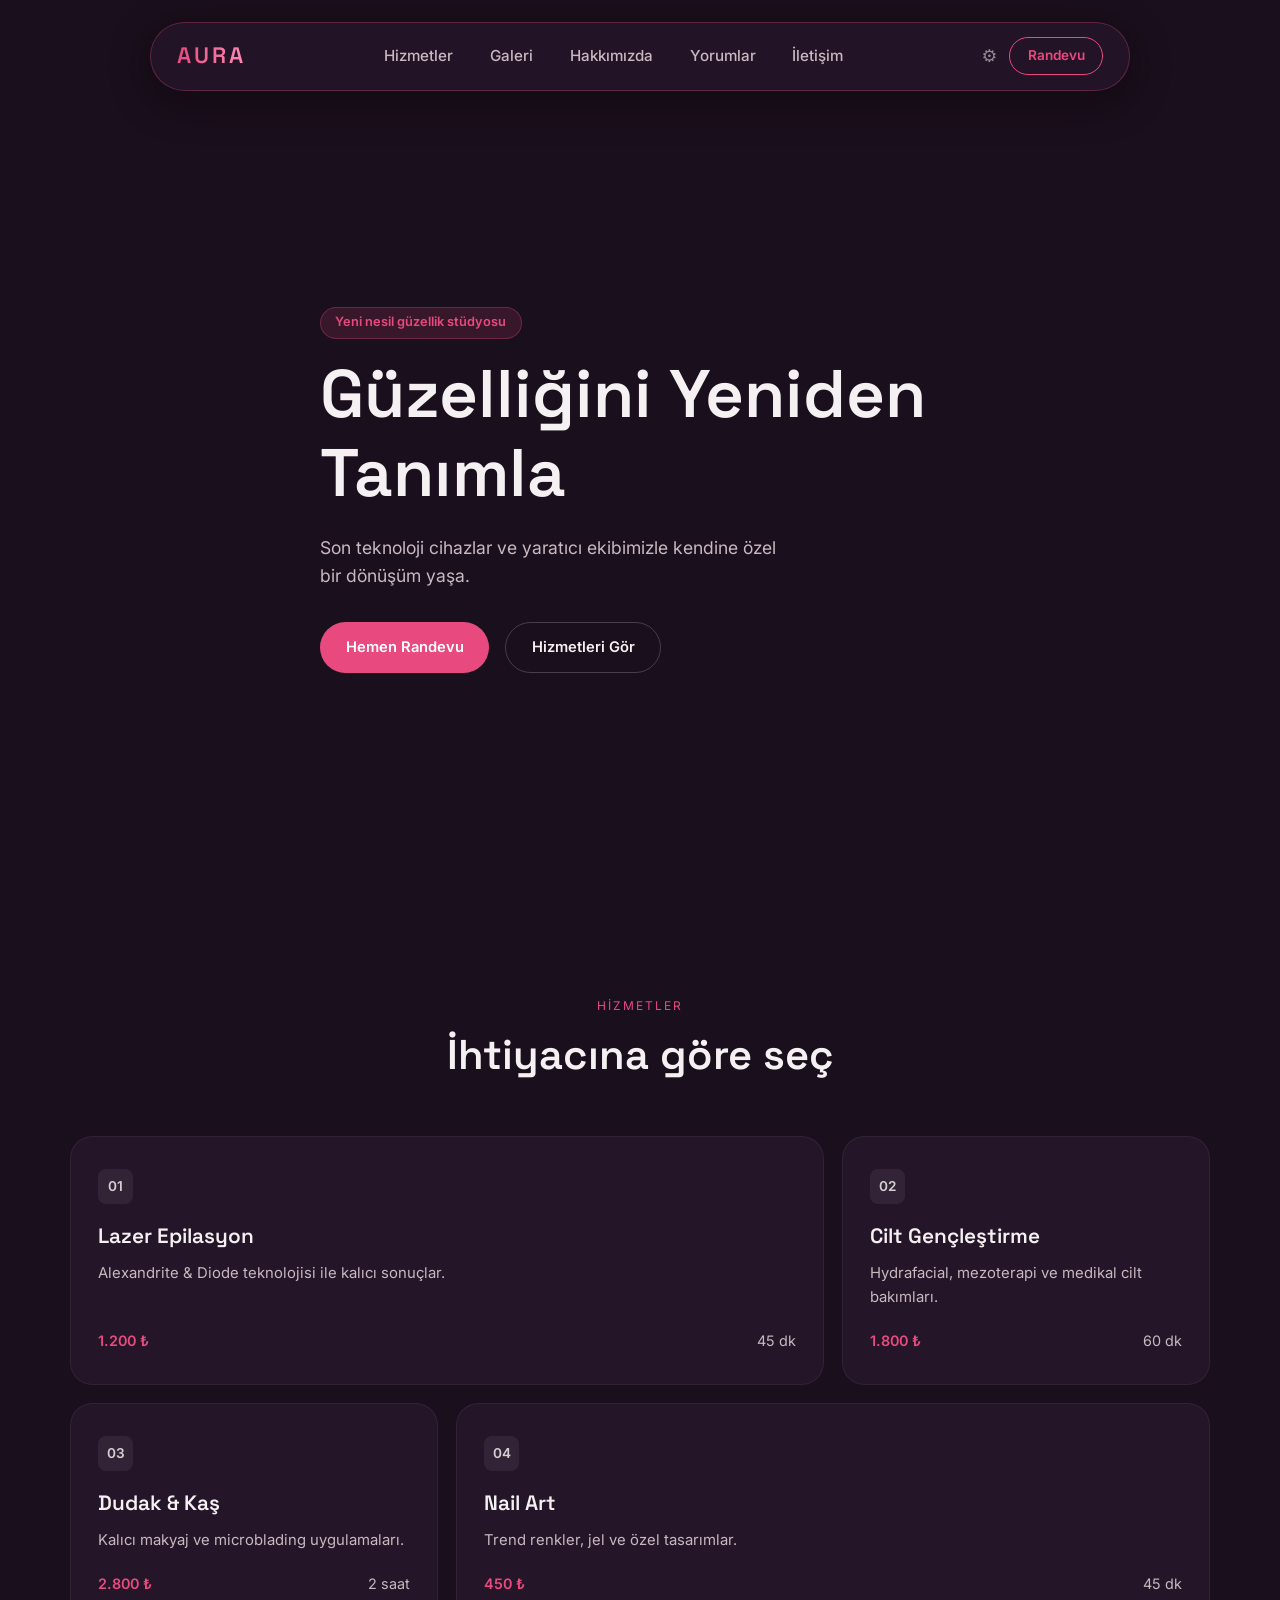
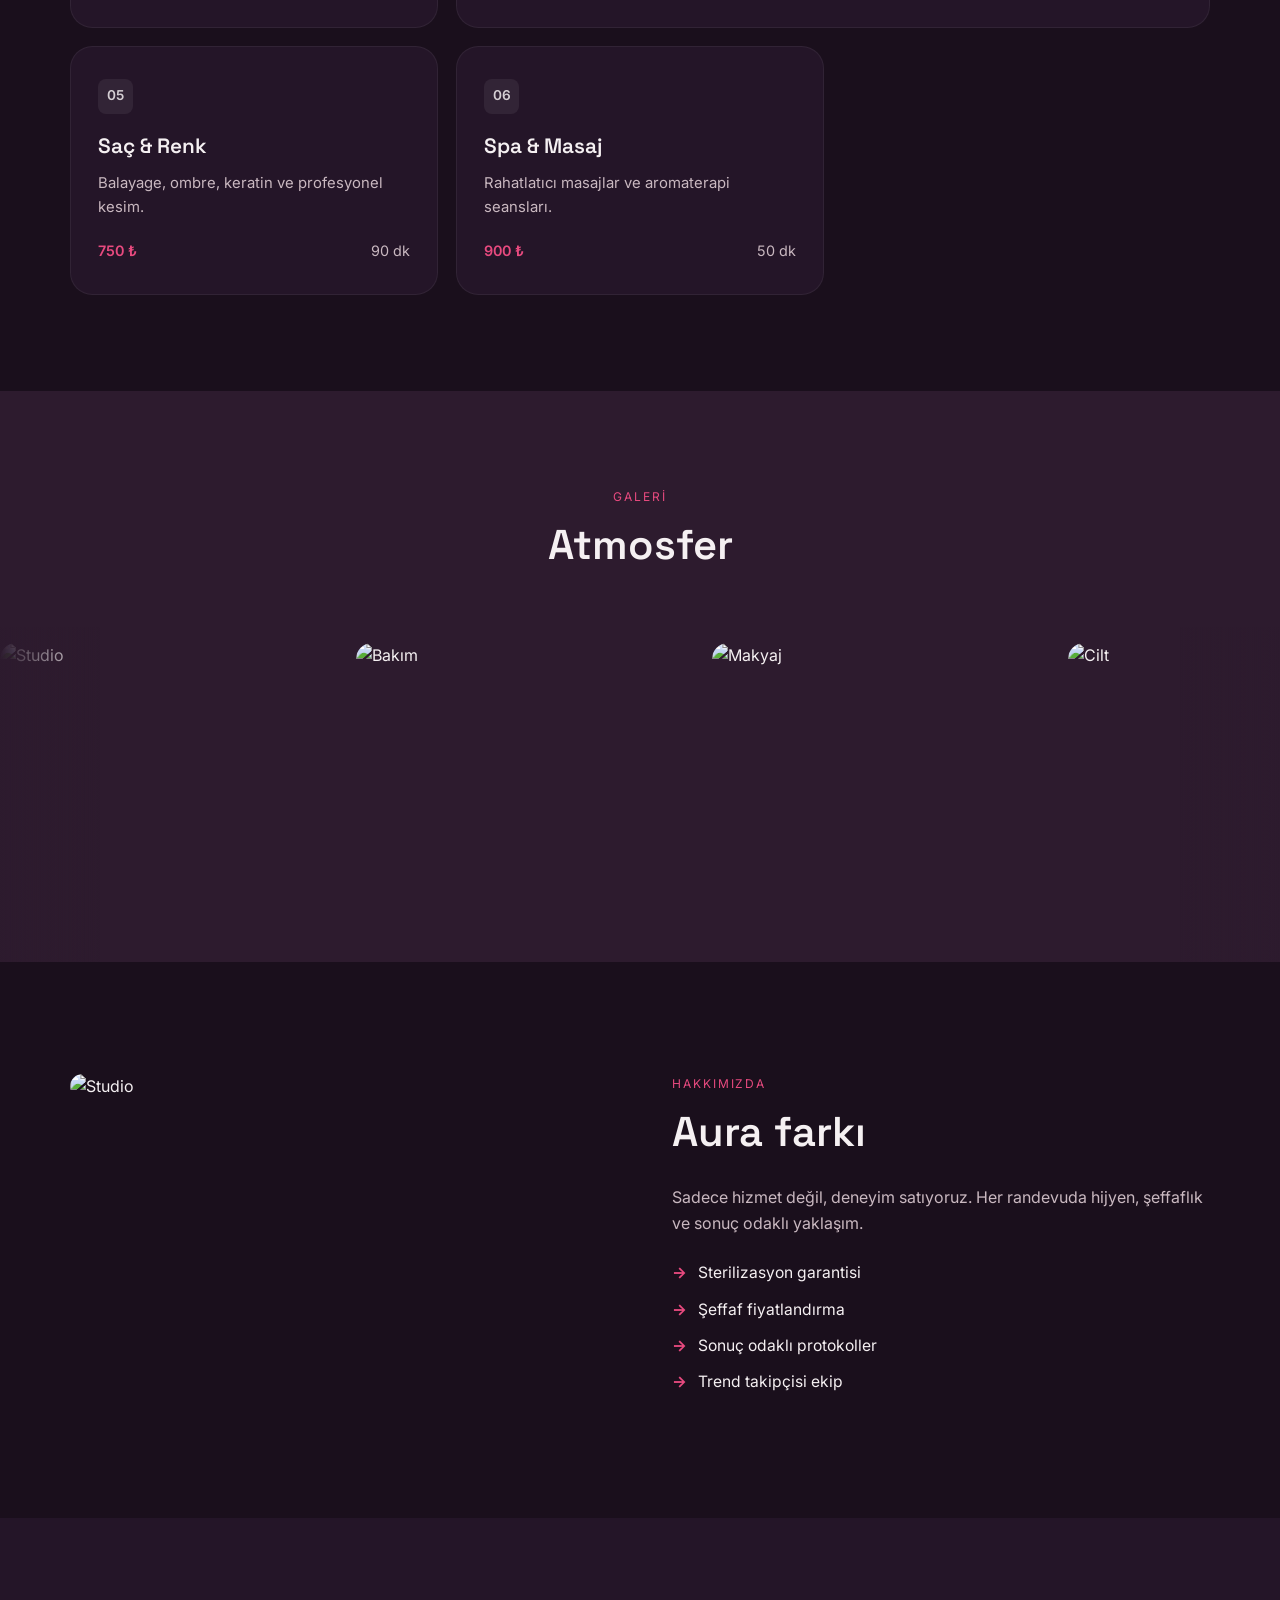
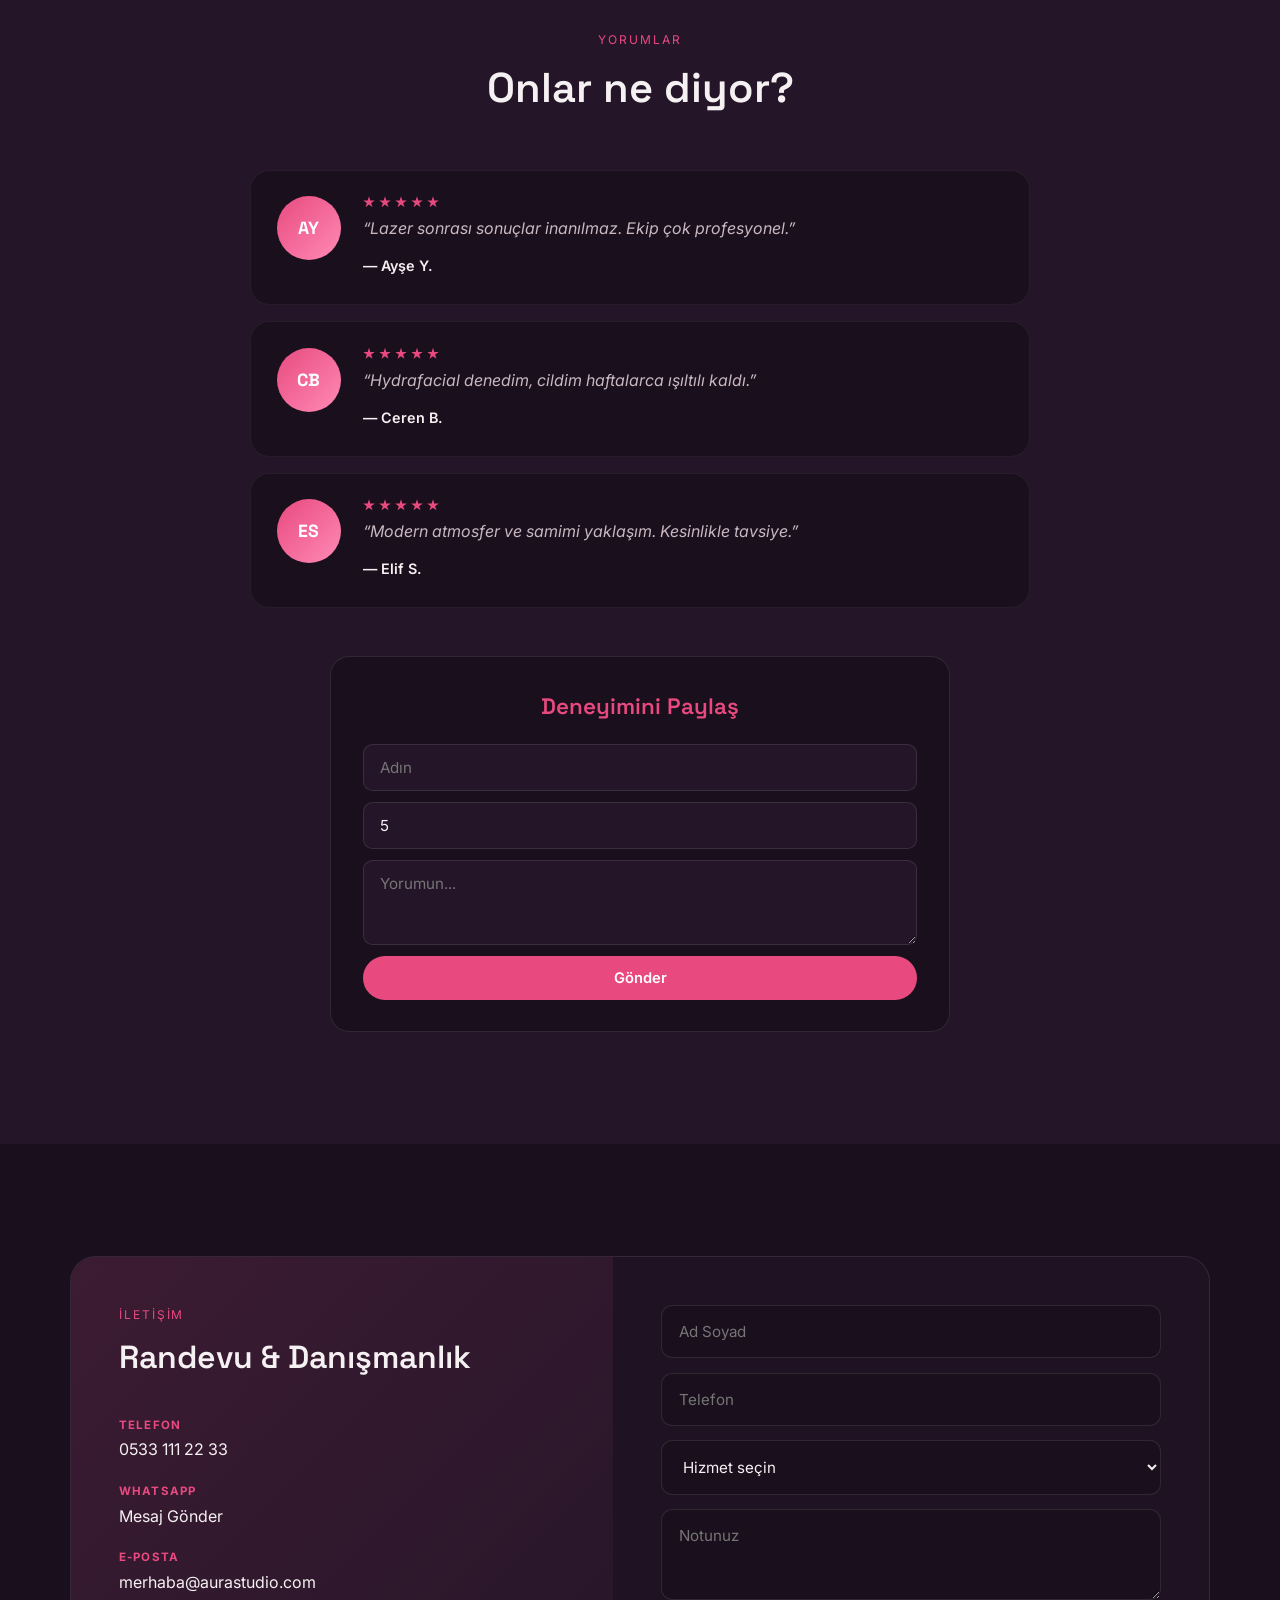
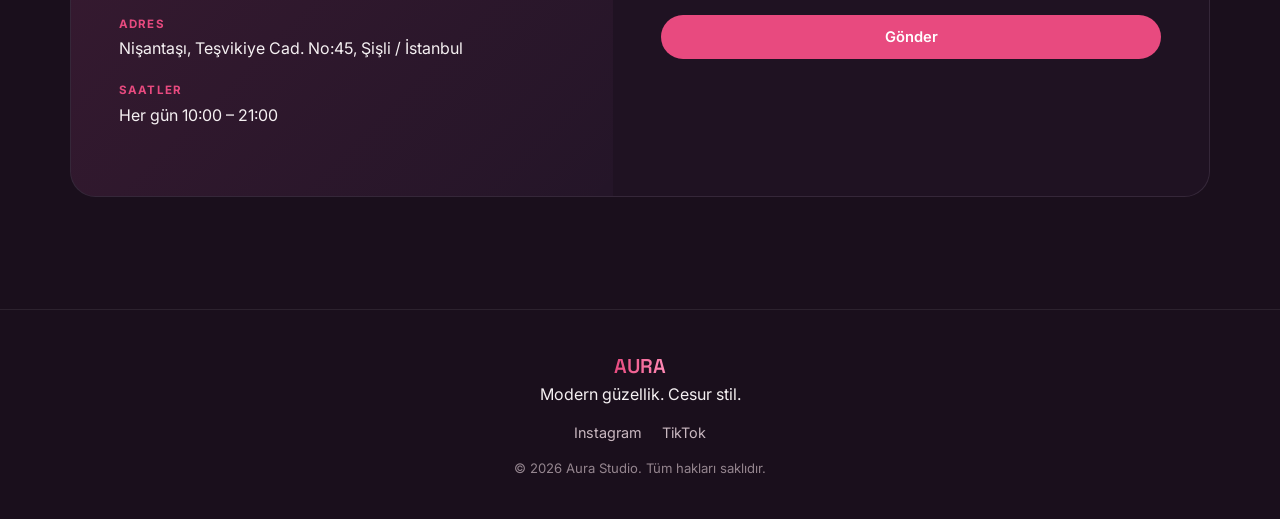
==== commit 53a32030: "Improve animations and motion effects" ====
--- a/index.html
+++ b/index.html
@@ -29,11 +29,12 @@
   </div>
 
   <main>
+    <!-- HERO -->
     <section class="hero" id="hero">
       <div class="hero-bg" id="hero-bg"></div>
       <div class="container hero-content">
         <div class="hero-badge">Yeni nesil güzellik stüdyosu</div>
-        <h1 id="hero-title" data-split="words">Güzelliğini Yeniden Tanımla</h1>
+        <h1 id="hero-title">Güzelliğini Yeniden Tanımla</h1>
         <p class="hero-sub" id="hero-sub"></p>
         <div class="hero-actions">
           <a href="#iletisim" class="btn btn-primary" id="hero-cta" data-magnetic>Hemen Randevu</a>
@@ -42,59 +43,76 @@
       </div>
     </section>
 
+    <!-- HİZMETLER: Bento Grid -->
     <section id="hizmetler" class="services">
       <div class="container">
         <div class="section-header">
-          <span class="section-label" data-pop>Hizmetler</span>
-          <h2 data-pop>İhtiyacına göre seç</h2>
+          <span class="section-label">Hizmetler</span>
+          <h2>İhtiyacına göre seç</h2>
         </div>
-        <div class="services-grid" id="services-grid"></div>
+        <div class="bento-services" id="services-grid"></div>
       </div>
     </section>
 
+    <!-- GALERİ: Sonsuz Marquee -->
     <section id="galeri" class="gallery">
       <div class="container">
         <div class="section-header">
-          <span class="section-label" data-pop>Galeri</span>
-          <h2 data-pop>Atmosfer</h2>
+          <span class="section-label">Galeri</span>
+          <h2>Atmosfer</h2>
         </div>
-        <div class="gallery-grid" id="gallery-grid"></div>
+      </div>
+      <div class="marquee-wrap">
+        <div class="marquee" id="gallery-grid"></div>
       </div>
     </section>
 
+    <!-- HAKKIMIZDA: Sticky Görsel -->
     <section id="hakkimizda" class="about">
-      <div class="container about-grid">
+      <div class="container about-sticky">
+        <div class="about-visual">
+          <img id="about-img" src="" alt="Studio" class="about-img">
+        </div>
         <div class="about-text">
-          <span class="section-label" data-pop>Hakkımızda</span>
-          <h2 id="about-title" data-pop></h2>
-          <p id="about-text" data-pop></p>
-          <ul class="about-features" id="about-features" data-pop></ul>
-        </div>
-        <div class="about-visual">
-          <img id="about-img" src="" alt="Studio" class="about-img" data-scale-in>
+          <span class="section-label">Hakkımızda</span>
+          <h2 id="about-title"></h2>
+          <p id="about-text"></p>
+          <ul class="about-features" id="about-features"></ul>
         </div>
       </div>
     </section>
 
+    <!-- YORUMLAR: Avatar Kartları + Form -->
     <section id="yorumlar" class="testimonials">
       <div class="container">
         <div class="section-header">
-          <span class="section-label" data-pop>Yorumlar</span>
-          <h2 data-pop>Onlar ne diyor?</h2>
+          <span class="section-label">Yorumlar</span>
+          <h2>Onlar ne diyor?</h2>
         </div>
-        <div class="testi-grid" id="testi-grid"></div>
+        <div class="avatar-stack" id="testi-grid"></div>
+
+        <div class="review-panel">
+          <h3>Deneyimini Paylaş</h3>
+          <form class="review-form" id="review-form">
+            <input type="text" name="name" placeholder="Adın" required maxlength="40">
+            <input type="number" name="rating" min="1" max="5" value="5" placeholder="Puan (1-5)" required>
+            <textarea name="text" placeholder="Yorumun..." rows="3" required maxlength="300"></textarea>
+            <button type="submit" class="btn btn-primary" data-magnetic>Gönder</button>
+          </form>
+        </div>
       </div>
     </section>
 
+    <!-- İLETİŞİM: Panel -->
     <section id="iletisim" class="contact">
       <div class="container">
-        <div class="section-header">
-          <span class="section-label" data-pop>İletişim</span>
-          <h2 data-pop>Randevu & Danışmanlık</h2>
-        </div>
-        <div class="contact-grid">
-          <div class="contact-info" id="contact-info" data-pop></div>
-          <form class="contact-form" id="contact-form" data-pop>
+        <div class="contact-panel">
+          <div class="contact-side">
+            <span class="section-label">İletişim</span>
+            <h2>Randevu & Danışmanlık</h2>
+            <div class="contact-info" id="contact-info"></div>
+          </div>
+          <form class="contact-form" id="contact-form">
             <input type="text" name="name" placeholder="Ad Soyad" required>
             <input type="tel" name="phone" placeholder="Telefon" required>
             <select name="service" id="form-services"></select>
@@ -120,6 +138,5 @@
   <script src="assets/js/defaults.js"></script>
   <script src="assets/js/storage.js"></script>
   <script src="assets/js/public.js"></script>
-  <script src="assets/js/animations.js"></script>
 </body>
 </html>
--- a/assets/css/style.css
+++ b/assets/css/style.css
@@ -1,137 +1,162 @@
 *, *::before, *::after { box-sizing: border-box; margin: 0; padding: 0; }
 html { scroll-behavior: smooth; }
-body {
-  font-family: 'Inter', system-ui, sans-serif;
-  background: var(--bg, #1A0F1C);
-  color: var(--text, #F5F0F2);
-  line-height: 1.6;
-}
+body { font-family: 'Inter', system-ui, sans-serif; background: var(--bg, #1A0F1C); color: var(--text, #F5F0F2); line-height: 1.6; overflow-x: hidden; }
 h1, h2, h3, .logo, .logo-text { font-family: 'Space Grotesk', system-ui, sans-serif; font-weight: 600; }
 .container { width: min(1140px, 92%); margin-inline: auto; }
 
-/* SITE 2: Floating centered navbar – inset from sides, not full-bleed sticky */
-.nav-float-wrap {
-  position: fixed;
-  top: 1.35rem;
-  left: 0; right: 0;
-  z-index: 100;
-  display: flex;
-  justify-content: center;
-  pointer-events: none;
+/* HEADER */
+.nav-float-wrap { position: fixed; top: 1.35rem; left: 0; right: 0; z-index: 100; display: flex; justify-content: center; pointer-events: none; }
+.header--float {
+  pointer-events: auto; display: flex; align-items: center; justify-content: space-between; gap: 1.75rem;
+  width: min(980px, 92%); min-height: 64px; padding: 0.85rem 1.6rem;
+  background: rgba(36, 21, 40, 0.9); backdrop-filter: blur(20px) saturate(1.2);
+  border: 1px solid rgba(232, 74, 127, 0.3); border-radius: 999px;
+  box-shadow: 0 10px 40px rgba(0,0,0,0.4);
+  opacity: 0; transform: translateY(-24px) scale(0.96);
+  transition: opacity 0.7s cubic-bezier(0.34, 1.56, 0.64, 1) 0.15s, transform 0.7s cubic-bezier(0.34, 1.56, 0.64, 1) 0.15s;
 }
-.header--float {
-  pointer-events: auto;
-  display: flex;
-  align-items: center;
-  justify-content: space-between;
-  gap: 1.75rem;
-  width: min(980px, 92%);
-  min-height: 64px;
-  padding: 0.85rem 1.6rem;
-  background: rgba(36, 21, 40, 0.9);
-  backdrop-filter: blur(20px) saturate(1.2);
-  border: 1px solid rgba(232, 74, 127, 0.3);
-  border-radius: 999px;
-  box-shadow: 0 10px 40px rgba(0,0,0,0.4), 0 0 0 1px rgba(255,255,255,0.04) inset;
-}
-.logo {
-  font-size: 1.4rem; letter-spacing: 0.14em; text-decoration: none; flex-shrink: 0;
-  background: linear-gradient(90deg, var(--primary,#E84A7F), #FF8AB5);
-  -webkit-background-clip: text; -webkit-text-fill-color: transparent; background-clip: text;
-}
+.header--float.is-loaded { opacity: 1; transform: none; }
+.logo { font-size: 1.4rem; letter-spacing: 0.14em; text-decoration: none; flex-shrink: 0; background: linear-gradient(90deg, var(--primary,#E84A7F), #FF8AB5); -webkit-background-clip: text; -webkit-text-fill-color: transparent; background-clip: text; }
 .nav--pill { display: flex; gap: 0.4rem; }
-.nav--pill a {
-  text-decoration: none; color: var(--text-light); font-size: 0.95rem; font-weight: 500;
-  padding: 0.5rem 0.95rem; border-radius: 999px; transition: color .2s, background .2s;
-}
+.nav--pill a { text-decoration: none; color: var(--text-light); font-size: 0.95rem; font-weight: 500; padding: 0.5rem 0.95rem; border-radius: 999px; transition: color .2s, background .35s cubic-bezier(0.34, 1.56, 0.64, 1); }
 .nav--pill a:hover { color: var(--text); background: rgba(255,255,255,0.08); }
 .header-actions { display: flex; align-items: center; gap: 0.75rem; flex-shrink: 0; }
 .admin-link { color: var(--text-light); text-decoration: none; font-size: 1.1rem; opacity: 0.7; }
 .admin-link:hover { opacity: 1; color: var(--primary); }
-.header--float .btn-sm { padding: 0.55rem 1.3rem; font-size: 0.9rem; }
-
-.btn {
-  display: inline-flex; align-items: center; justify-content: center;
-  padding: .8rem 1.6rem; border-radius: 999px; text-decoration: none;
-  font-weight: 600; font-size: .92rem; border: none; cursor: pointer; transition: all .25s;
-}
+.btn { display: inline-flex; align-items: center; justify-content: center; padding: .8rem 1.6rem; border-radius: 999px; text-decoration: none; font-weight: 600; font-size: .92rem; border: none; cursor: pointer; transition: all .35s cubic-bezier(0.34, 1.56, 0.64, 1); font-family: inherit; }
 .btn-primary { background: var(--primary); color: #fff; }
 .btn-primary:hover { background: var(--primary-dark); transform: translateY(-2px); box-shadow: 0 8px 24px rgba(232,74,127,.35); }
 .btn-sm { padding: .45rem 1.1rem; background: transparent; border: 1px solid var(--primary); color: var(--primary); font-size: .85rem; }
 .btn-sm:hover { background: var(--primary); color: #fff; }
 .btn-outline { background: transparent; border: 1px solid rgba(255,255,255,.2); color: var(--text); }
 .btn-outline:hover { border-color: var(--primary); color: var(--primary); }
+[data-magnetic] { will-change: transform; }
 
-.hero {
-  position: relative; min-height: 90vh; display: flex; align-items: center;
-  overflow: hidden; padding-top: 5rem;
-}
-.hero-bg { position: absolute; inset: 0; background-size: cover; background-position: center; z-index: 0; }
+/* HERO */
+.hero { position: relative; min-height: 100vh; min-height: 100dvh; display: flex; align-items: center; overflow: hidden; padding-top: 5rem; }
+.hero-bg { position: absolute; inset: 0; background-size: cover; background-position: center; z-index: 0; will-change: transform; }
 .hero-content { position: relative; z-index: 2; max-width: 640px; padding: 4rem 0; }
 .hero-badge {
   display: inline-block; padding: .3rem .9rem; border-radius: 999px;
   background: rgba(232,74,127,.15); color: var(--primary); font-size: .8rem; font-weight: 600;
   margin-bottom: 1.2rem; border: 1px solid rgba(232,74,127,.3);
+  opacity: 0; transform: translateY(-12px) scale(0.9);
+  transition: opacity 0.6s cubic-bezier(0.34, 1.56, 0.64, 1), transform 0.6s cubic-bezier(0.34, 1.56, 0.64, 1);
 }
+.hero-badge.is-visible { opacity: 1; transform: none; }
 .hero h1 { font-size: clamp(2.6rem, 6.5vw, 4.2rem); line-height: 1.1; margin-bottom: 1.1rem; }
-.hero-sub { font-size: 1.1rem; color: var(--text-light); margin-bottom: 2rem; max-width: 460px; }
+.hero h1 .word-wrap { display: inline-block; overflow: hidden; vertical-align: bottom; padding-bottom: 0.08em; }
+.hero h1 .word { display: inline-block; transform: translateY(105%) rotate(4deg); transition: transform 0.8s cubic-bezier(0.34, 1.56, 0.64, 1); }
+.hero h1 .word.is-visible { transform: translateY(0) rotate(0); }
+.hero-sub { font-size: 1.1rem; color: var(--text-light); margin-bottom: 2rem; max-width: 460px; opacity: 0; transform: translateY(16px); transition: opacity 0.7s cubic-bezier(0.34, 1.56, 0.64, 1) 0.2s, transform 0.7s cubic-bezier(0.34, 1.56, 0.64, 1) 0.2s; }
+.hero-sub.is-visible { opacity: 1; transform: none; }
 .hero-actions { display: flex; gap: 1rem; flex-wrap: wrap; }
+.hero-actions .btn { opacity: 0; transform: translateY(16px) scale(0.94); transition: opacity 0.6s cubic-bezier(0.34, 1.56, 0.64, 1) 0.35s, transform 0.6s cubic-bezier(0.34, 1.56, 0.64, 1) 0.35s; }
+.hero-actions .btn.is-visible { opacity: 1; transform: none; }
 
 .section-header { text-align: center; margin-bottom: 3rem; }
 .section-label { display: block; text-transform: uppercase; letter-spacing: .16em; font-size: .75rem; color: var(--primary); margin-bottom: .4rem; }
 .section-header h2 { font-size: clamp(1.9rem, 4vw, 2.6rem); }
 
-.services { padding: 5rem 0; }
-.services-grid { display: grid; grid-template-columns: repeat(auto-fit, minmax(280px, 1fr)); gap: 1.3rem; }
+/* HİZMETLER — Bento */
+.services { padding: 6rem 0; background: var(--bg); }
+.bento-services { display: grid; grid-template-columns: repeat(3, 1fr); gap: 1.1rem; grid-auto-rows: minmax(220px, auto); }
 .service-card {
-  background: var(--card, #241528); border: 1px solid rgba(255,255,255,.06); border-radius: 1.2rem;
-  padding: 1.7rem 1.4rem; transition: border-color .25s, transform .25s;
+  background: var(--card); border: 1px solid rgba(255,255,255,.06); border-radius: 1.4rem;
+  padding: 2rem 1.7rem; display: flex; flex-direction: column;
+  opacity: 0; transform: translateY(30px) scale(0.94);
+  transition: opacity 0.7s cubic-bezier(0.34, 1.56, 0.64, 1), transform 0.7s cubic-bezier(0.34, 1.56, 0.64, 1), border-color .3s, box-shadow .4s;
 }
+.service-card.is-visible { opacity: 1; transform: translateY(0) scale(1); }
 .service-card:hover { border-color: var(--primary); transform: translateY(-3px); }
-.service-icon { font-size: 1.6rem; margin-bottom: .8rem; }
-.service-card h3 { font-size: 1.15rem; margin-bottom: .45rem; }
-.service-card p { font-size: .92rem; color: var(--text-light); margin-bottom: .9rem; }
-.service-meta { display: flex; justify-content: space-between; font-size: .88rem; }
+.service-card.bento-large { grid-column: span 2; }
+.service-card.bento-wide { grid-column: span 2; }
+.service-icon .icon-mark { display: inline-flex; align-items: center; justify-content: center; min-width: 2.2rem; height: 2.2rem; padding: 0 .5rem; border-radius: .5rem; font-size: .85rem; font-weight: 600; background: rgba(255,255,255,0.08); color: inherit; opacity: 0.85; margin-bottom: 1rem; }
+.service-card h3 { font-size: 1.3rem; margin-bottom: .55rem; color: var(--text); font-family: 'Space Grotesk', sans-serif; }
+.service-card p { font-size: .93rem; color: var(--text-light); margin-bottom: 1.2rem; flex: 1; }
+.service-meta { display: flex; justify-content: space-between; align-items: center; font-size: .9rem; }
 .service-price { font-weight: 600; color: var(--primary); }
 .service-dur { color: var(--text-light); }
 
-.gallery { padding: 5rem 0; background: var(--accent, #2D1B2E); }
-.gallery-grid { display: grid; grid-template-columns: repeat(auto-fit, minmax(250px, 1fr)); gap: .9rem; }
-.gallery-item { aspect-ratio: 1; overflow: hidden; border-radius: 1rem; }
-.gallery-item img { width: 100%; height: 100%; object-fit: cover; transition: transform .4s; }
-.gallery-item:hover img { transform: scale(1.06); }
+/* GALERİ — Marquee */
+.gallery { padding: 6rem 0 0; background: var(--accent); overflow: hidden; }
+.gallery .container { margin-bottom: 3rem; }
+.marquee-wrap { position: relative; width: 100%; overflow: hidden; }
+.marquee-wrap::before, .marquee-wrap::after { content: ""; position: absolute; top: 0; bottom: 0; width: 100px; z-index: 2; pointer-events: none; }
+.marquee-wrap::before { left: 0; background: linear-gradient(90deg, var(--accent), transparent); }
+.marquee-wrap::after { right: 0; background: linear-gradient(270deg, var(--accent), transparent); }
+.marquee { display: flex; gap: 1rem; width: max-content; animation: marquee 55s linear infinite; padding: 1rem 0 4rem; }
+.marquee:hover { animation-play-state: paused; }
+.marquee-item { flex-shrink: 0; width: 340px; aspect-ratio: 4/3; overflow: hidden; border-radius: 1rem; margin: 0; }
+.marquee-item img { width: 100%; height: 100%; object-fit: cover; }
+@keyframes marquee { from { transform: translateX(0); } to { transform: translateX(-50%); } }
+@media (max-width: 780px) {
+  .marquee { animation-duration: 35s; }
+  .marquee-item { width: 240px; }
+  .marquee-wrap::before, .marquee-wrap::after { width: 40px; }
+}
 
-.about { padding: 5rem 0; }
-.about-grid { display: grid; grid-template-columns: 1.2fr .8fr; gap: 3rem; align-items: center; }
-.about-text h2 { font-size: 2.1rem; margin-bottom: 1rem; }
-.about-text p { color: var(--text-light); margin-bottom: 1.3rem; }
+/* HAKKIMIZDA — Sticky */
+.about { padding: 7rem 0; background: var(--bg); }
+.about-sticky { display: grid; grid-template-columns: 1fr 1fr; gap: 4rem; align-items: start; }
+.about-visual { position: sticky; top: 6rem; }
+.about-img { width: 100%; aspect-ratio: 3/4; object-fit: cover; border-radius: 1.4rem; opacity: 0; transform: scale(0.9); transition: opacity 0.8s cubic-bezier(0.34, 1.56, 0.64, 1), transform 0.8s cubic-bezier(0.34, 1.56, 0.64, 1); }
+.about-img.is-visible { opacity: 1; transform: scale(1); }
+.about-text h2 { font-family: 'Space Grotesk', sans-serif; font-size: clamp(2rem, 3.4vw, 2.6rem); margin-bottom: 1.2rem; color: var(--text); }
+.about-text p { color: var(--text-light); margin-bottom: 1.5rem; }
 .about-features { list-style: none; }
-.about-features li { position: relative; padding-left: 1.3rem; margin-bottom: .45rem; }
-.about-features li::before { content: "→"; position: absolute; left: 0; color: var(--primary); }
-.about-img { width: 100%; border-radius: 1.2rem; object-fit: cover; aspect-ratio: 3/4; }
+.about-features li { position: relative; padding-left: 1.6rem; margin-bottom: .7rem; color: var(--text); font-size: .98rem; opacity: 0; transform: translateX(-10px); transition: opacity .7s cubic-bezier(0.34, 1.56, 0.64, 1), transform .7s cubic-bezier(0.34, 1.56, 0.64, 1); }
+.about-features.is-visible li { opacity: 1; transform: none; }
+.about-features.is-visible li:nth-child(1) { transition-delay: 0ms; }
+.about-features.is-visible li:nth-child(2) { transition-delay: 90ms; }
+.about-features.is-visible li:nth-child(3) { transition-delay: 180ms; }
+.about-features.is-visible li:nth-child(4) { transition-delay: 270ms; }
+.about-features li::before { content: "→"; position: absolute; left: 0; color: var(--primary); font-weight: 700; }
 
-.testimonials { padding: 5rem 0; background: var(--card); }
-.testi-grid { display: grid; grid-template-columns: repeat(auto-fit, minmax(270px, 1fr)); gap: 1.3rem; }
-.testi-card { background: var(--bg); border: 1px solid rgba(255,255,255,.06); border-radius: 1rem; padding: 1.5rem; }
-.stars { color: var(--primary); letter-spacing: 2px; margin-bottom: .5rem; }
-.testi-card p { font-style: italic; color: var(--text-light); margin-bottom: .8rem; }
-.testi-card cite { font-style: normal; font-weight: 600; font-size: .9rem; }
+/* YORUMLAR — Avatar Kartları */
+.testimonials { padding: 7rem 0; background: var(--card); }
+.avatar-stack { display: grid; gap: 1rem; max-width: 780px; margin: 0 auto 3rem; }
+.avatar-card {
+  display: grid; grid-template-columns: 64px 1fr; gap: 1.4rem; padding: 1.6rem;
+  background: var(--bg); border: 1px solid rgba(255,255,255,.06); border-radius: 1.2rem;
+  opacity: 0; transform: translateY(24px) rotate(-1deg);
+  transition: opacity 0.7s cubic-bezier(0.34, 1.56, 0.64, 1), transform 0.7s cubic-bezier(0.34, 1.56, 0.64, 1), border-color .3s;
+}
+.avatar-card.is-visible { opacity: 1; transform: none; }
+.avatar-card:hover { border-color: var(--primary); }
+.avatar-chip { width: 64px; height: 64px; border-radius: 50%; display: grid; place-items: center; background: linear-gradient(135deg, var(--primary), #FF8AB5); color: #fff; font-weight: 700; font-size: 1.1rem; font-family: 'Space Grotesk', sans-serif; }
+.stars { display: flex; gap: 0.25rem; color: var(--primary); margin-bottom: .5rem; }
+.stars .star { width: 12px; height: 12px; background: currentColor; clip-path: polygon(50% 0%, 61% 35%, 98% 35%, 68% 57%, 79% 91%, 50% 70%, 21% 91%, 32% 57%, 2% 35%, 39% 35%); }
+.avatar-body p { font-style: italic; color: var(--text-light); margin-bottom: .7rem; }
+.avatar-body cite { font-style: normal; font-weight: 600; font-size: .9rem; color: var(--text); }
 
-.contact { padding: 5rem 0; }
-.contact-grid { display: grid; grid-template-columns: 1fr 1fr; gap: 2.5rem; }
-.info-item { margin-bottom: 1.2rem; }
-.info-item strong { display: block; font-size: .75rem; text-transform: uppercase; letter-spacing: .06em; color: var(--primary); margin-bottom: .2rem; }
-.info-item a, .info-item p { color: var(--text); text-decoration: none; font-size: 1.02rem; }
-.contact-form { display: flex; flex-direction: column; gap: .85rem; }
-.contact-form input, .contact-form select, .contact-form textarea {
-  padding: .9rem 1rem; background: var(--card); border: 1px solid rgba(255,255,255,.1);
-  border-radius: .7rem; color: var(--text); font-family: inherit; font-size: .95rem; outline: none;
-}
+.review-panel { max-width: 620px; margin: 0 auto; padding: 2rem; background: var(--bg); border: 1px solid rgba(255,255,255,.1); border-radius: 1.2rem; }
+.review-panel h3 { font-family: 'Space Grotesk', sans-serif; font-size: 1.4rem; color: var(--primary); margin-bottom: 1.2rem; text-align: center; }
+.review-form { display: flex; flex-direction: column; gap: .7rem; }
+.review-form input, .review-form textarea { padding: .8rem 1rem; background: var(--card); border: 1px solid rgba(255,255,255,.1); border-radius: .6rem; color: var(--text); font-family: inherit; font-size: .95rem; outline: none; }
+.review-form input:focus, .review-form textarea:focus { border-color: var(--primary); }
+
+/* İLETİŞİM — Panel */
+.contact { padding: 7rem 0; background: var(--bg); }
+.contact-panel { display: grid; grid-template-columns: 1fr 1.1fr; background: var(--card); border-radius: 1.6rem; border: 1px solid rgba(255,255,255,.08); overflow: hidden; }
+.contact-side { padding: 3rem; background: linear-gradient(135deg, rgba(232,74,127,.12), transparent); }
+.contact-side h2 { font-family: 'Space Grotesk', sans-serif; font-size: 2rem; margin: .5rem 0 2rem; color: var(--text); }
+.contact-info .info-item { margin-bottom: 1.2rem; }
+.contact-info .info-item strong { display: block; font-size: .72rem; letter-spacing: .1em; text-transform: uppercase; color: var(--primary); margin-bottom: .2rem; }
+.contact-info .info-item a, .contact-info .info-item p { color: var(--text); text-decoration: none; font-size: 1rem; }
+.contact-form { padding: 3rem; display: flex; flex-direction: column; gap: .9rem; background: rgba(0,0,0,.15); }
+.contact-form input, .contact-form select, .contact-form textarea { padding: 1rem 1.1rem; background: var(--bg); border: 1px solid rgba(255,255,255,.1); border-radius: .7rem; color: var(--text); font-family: inherit; font-size: .95rem; outline: none; transition: border-color .3s, box-shadow .3s; opacity: 0; transform: translateX(-14px); transition: opacity 0.55s cubic-bezier(0.34, 1.56, 0.64, 1), transform 0.55s cubic-bezier(0.34, 1.56, 0.64, 1), border-color .3s; }
+.contact-form.is-visible input, .contact-form.is-visible select, .contact-form.is-visible textarea { opacity: 1; transform: none; }
+.contact-form.is-visible input:nth-child(1) { transition-delay: .05s; }
+.contact-form.is-visible input:nth-child(2) { transition-delay: .12s; }
+.contact-form.is-visible select { transition-delay: .19s; }
+.contact-form.is-visible textarea { transition-delay: .26s; }
 .contact-form input:focus, .contact-form select:focus, .contact-form textarea:focus { border-color: var(--primary); }
 
+/* FOOTER */
 .footer { border-top: 1px solid rgba(255,255,255,.08); padding: 2.5rem 0; text-align: center; }
 .footer-inner { display: flex; flex-direction: column; align-items: center; gap: .8rem; }
-.footer .logo-text { font-size: 1.25rem; }
+.footer .logo-text { font-size: 1.25rem; background: linear-gradient(90deg, var(--primary), #FF8AB5); -webkit-background-clip: text; -webkit-text-fill-color: transparent; background-clip: text; }
 .footer-social a { color: var(--text-light); text-decoration: none; margin: 0 .6rem; font-size: .9rem; }
 .footer-social a:hover { color: var(--primary); }
 .footer-copy { font-size: .82rem; color: var(--text-light); opacity: .7; }
@@ -139,214 +164,14 @@
 @media (max-width: 860px) {
   .nav--pill { display: none; }
   .header--float { width: min(100% - 1.5rem, 420px); }
-  .about-grid, .contact-grid { grid-template-columns: 1fr; }
+  .bento-services { grid-template-columns: repeat(2, 1fr); }
+  .service-card.bento-large, .service-card.bento-wide { grid-column: span 2; }
+  .about-sticky { grid-template-columns: 1fr; gap: 2rem; }
+  .about-visual { position: relative; top: 0; }
+  .contact-panel { grid-template-columns: 1fr; }
+  .contact-side, .contact-form { padding: 2rem; }
 }
-
-/* Full-viewport sections */
-.hero { min-height: 100vh; min-height: 100dvh; }
-.services, .gallery, .about, .testimonials, .contact {
-  min-height: 100vh;
-  min-height: 100dvh;
-  display: flex;
-  flex-direction: column;
-  justify-content: center;
-  padding-top: 5rem;
-  padding-bottom: 5rem;
-}
-.services .container,
-.gallery .container,
-.about .container,
-.testimonials .container,
-.contact .container { width: 100%; }
-
-/* Icon mark instead of emoji */
-.service-icon .icon-mark {
-  display: inline-flex;
-  align-items: center;
-  justify-content: center;
-  min-width: 2.2rem;
-  height: 2.2rem;
-  padding: 0 0.5rem;
-  border-radius: 0.5rem;
-  font-size: 0.85rem;
-  font-weight: 600;
-  letter-spacing: 0.04em;
-  background: rgba(0,0,0,0.06);
-  color: inherit;
-  opacity: 0.85;
-}
-.site-modern .service-icon .icon-mark {
-  background: rgba(255,255,255,0.08);
-}
-.site-clinic .service-icon .icon-mark {
-  background: var(--secondary, #E9F5F3);
-  color: var(--primary, #2A9D8F);
-}
-
-/* Star rating without emoji */
-.stars { display: flex; gap: 0.25rem; margin-bottom: 0.6rem; }
-.stars .star {
-  width: 12px; height: 12px;
-  background: currentColor;
-  clip-path: polygon(50% 0%, 61% 35%, 98% 35%, 68% 57%, 79% 91%, 50% 70%, 21% 91%, 32% 57%, 2% 35%, 39% 35%);
-  opacity: 0.9;
-}
-
-/* Contact form polish */
-.contact-form input,
-.contact-form select,
-.contact-form textarea {
-  transition: border-color 0.2s, box-shadow 0.2s;
-}
-.contact-form input:focus,
-.contact-form select:focus,
-.contact-form textarea:focus {
-  box-shadow: 0 0 0 3px rgba(0,0,0,0.06);
-}
-
-@media (max-width: 700px) {
-  .hero { min-height: 100svh; }
-  .services, .gallery, .about, .testimonials, .contact {
-    min-height: auto;
-    padding-top: 4rem;
-    padding-bottom: 4rem;
-  }
-}
-/* ============================================================
-   SITE 2 — MODERN MOTION LAYER
-   Spring, energetic, magnetic. Bento pop-in.
-   ============================================================ */
-
-[data-pop] {
-  opacity: 0;
-  transform: translateY(26px) scale(0.98);
-  transition: opacity 0.7s cubic-bezier(0.34, 1.56, 0.64, 1),
-              transform 0.7s cubic-bezier(0.34, 1.56, 0.64, 1);
-}
-[data-pop].is-visible { opacity: 1; transform: none; }
-
-[data-scale-in] {
-  opacity: 0;
-  transform: scale(0.9);
-  transition: opacity 0.8s cubic-bezier(0.34, 1.56, 0.64, 1),
-              transform 0.8s cubic-bezier(0.34, 1.56, 0.64, 1);
-}
-[data-scale-in].is-visible { opacity: 1; transform: scale(1); }
-
-/* HERO — springy entrance */
-.hero-badge {
-  opacity: 0;
-  transform: translateY(-12px) scale(0.9);
-  transition: opacity 0.6s cubic-bezier(0.34, 1.56, 0.64, 1),
-              transform 0.6s cubic-bezier(0.34, 1.56, 0.64, 1);
-}
-.hero-badge.is-visible { opacity: 1; transform: none; }
-
-#hero-title .word-wrap {
-  display: inline-block;
-  overflow: hidden;
-  vertical-align: bottom;
-  padding-bottom: 0.08em;
-}
-#hero-title .word {
-  display: inline-block;
-  transform: translateY(105%) rotate(4deg);
-  transition: transform 0.8s cubic-bezier(0.34, 1.56, 0.64, 1);
-}
-#hero-title .word.is-visible { transform: translateY(0) rotate(0); }
-
-#hero-sub {
-  opacity: 0;
-  transform: translateY(16px);
-  transition: opacity 0.7s cubic-bezier(0.34, 1.56, 0.64, 1) 0.2s,
-              transform 0.7s cubic-bezier(0.34, 1.56, 0.64, 1) 0.2s;
-}
-#hero-sub.is-visible { opacity: 1; transform: none; }
-
-.hero-actions .btn {
-  opacity: 0;
-  transform: translateY(16px) scale(0.94);
-  transition: opacity 0.6s cubic-bezier(0.34, 1.56, 0.64, 1) 0.35s,
-              transform 0.6s cubic-bezier(0.34, 1.56, 0.64, 1) 0.35s;
-}
-.hero-actions .btn.is-visible { opacity: 1; transform: none; }
-
-/* Magnetic buttons — smooth return */
-[data-magnetic] {
-  will-change: transform;
-  transition: transform 0.45s cubic-bezier(0.22, 1, 0.36, 1),
-              background 0.3s ease, box-shadow 0.3s ease;
-}
-[data-magnetic]:hover { transition-timing-function: cubic-bezier(0.22, 1, 0.36, 1); }
-
-/* Service cards — bento pop-in with 3D tilt */
-.service-card {
-  opacity: 0;
-  transform: translateY(30px) scale(0.94);
-  transition: opacity 0.7s cubic-bezier(0.34, 1.56, 0.64, 1),
-              transform 0.7s cubic-bezier(0.34, 1.56, 0.64, 1),
-              border-color 0.3s ease, box-shadow 0.4s ease;
-}
-.service-card.is-visible { opacity: 1; transform: translateY(0) scale(1); }
-
-/* Gallery — staggered slide-in */
-.gallery-item {
-  opacity: 0;
-  transform: translateY(24px);
-  transition: opacity 0.65s cubic-bezier(0.34, 1.56, 0.64, 1),
-              transform 0.65s cubic-bezier(0.34, 1.56, 0.64, 1);
-}
-.gallery-item.is-visible { opacity: 1; transform: translateY(0); }
-
-/* Testimonial cards — alternating side entry */
-.testi-card {
-  opacity: 0;
-  transform: translateY(24px) rotate(-1deg);
-  transition: opacity 0.7s cubic-bezier(0.34, 1.56, 0.64, 1),
-              transform 0.7s cubic-bezier(0.34, 1.56, 0.64, 1);
-}
-.testi-card.is-visible { opacity: 1; transform: none; }
-
-/* Floating navbar — bouncy drop */
-.header--float {
-  opacity: 0;
-  transform: translateY(-24px) scale(0.96);
-  transition: opacity 0.7s cubic-bezier(0.34, 1.56, 0.64, 1) 0.15s,
-              transform 0.7s cubic-bezier(0.34, 1.56, 0.64, 1) 0.15s;
-}
-.header--float.is-loaded { opacity: 1; transform: none; }
-
-/* Contact form field stagger */
-.contact-form input,
-.contact-form select,
-.contact-form textarea {
-  opacity: 0;
-  transform: translateX(-14px);
-  transition: opacity 0.55s cubic-bezier(0.34, 1.56, 0.64, 1),
-              transform 0.55s cubic-bezier(0.34, 1.56, 0.64, 1),
-              border-color 0.3s ease, box-shadow 0.3s ease;
-}
-.contact-form.is-visible input,
-.contact-form.is-visible select,
-.contact-form.is-visible textarea { opacity: 1; transform: none; }
-.contact-form.is-visible input:nth-child(1) { transition-delay: 0.05s; }
-.contact-form.is-visible input:nth-child(2) { transition-delay: 0.12s; }
-.contact-form.is-visible select { transition-delay: 0.19s; }
-.contact-form.is-visible textarea { transition-delay: 0.26s; }
-.contact-form.is-visible button { transition-delay: 0.33s; }
-
-/* Nav pill underline */
-.nav--pill a { transition: color 0.3s ease, background 0.35s cubic-bezier(0.34, 1.56, 0.64, 1); }
-
-/* Reduced motion */
-@media (prefers-reduced-motion: reduce) {
-  [data-pop], [data-scale-in], .hero-badge,
-  #hero-title .word, #hero-sub, .hero-actions .btn,
-  .service-card, .gallery-item, .testi-card,
-  .header--float, .contact-form input, .contact-form select,
-  .contact-form textarea {
-    opacity: 1 !important;
-    transform: none !important;
-    transition: none !important;
-  }
+@media (max-width: 560px) {
+  .bento-services { grid-template-columns: 1fr; }
+  .service-card.bento-large, .service-card.bento-wide { grid-column: span 1; }
 }
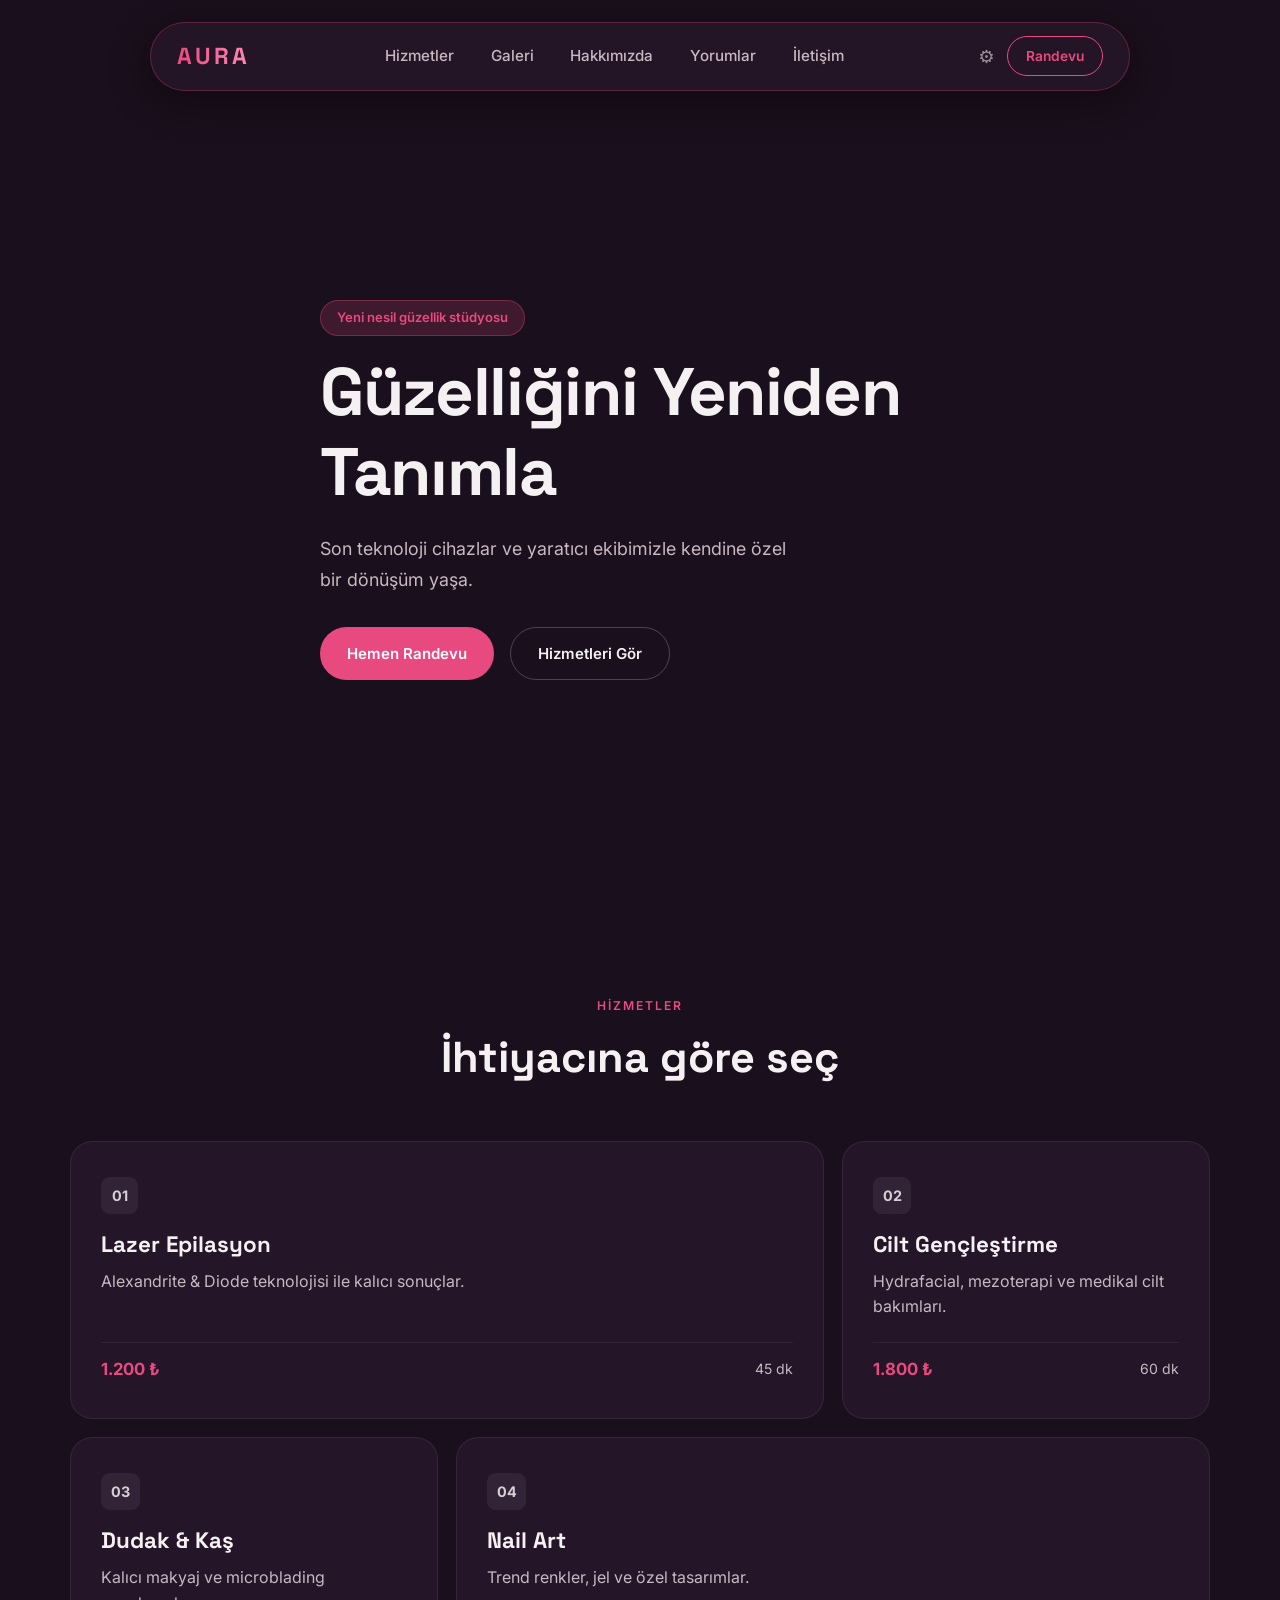
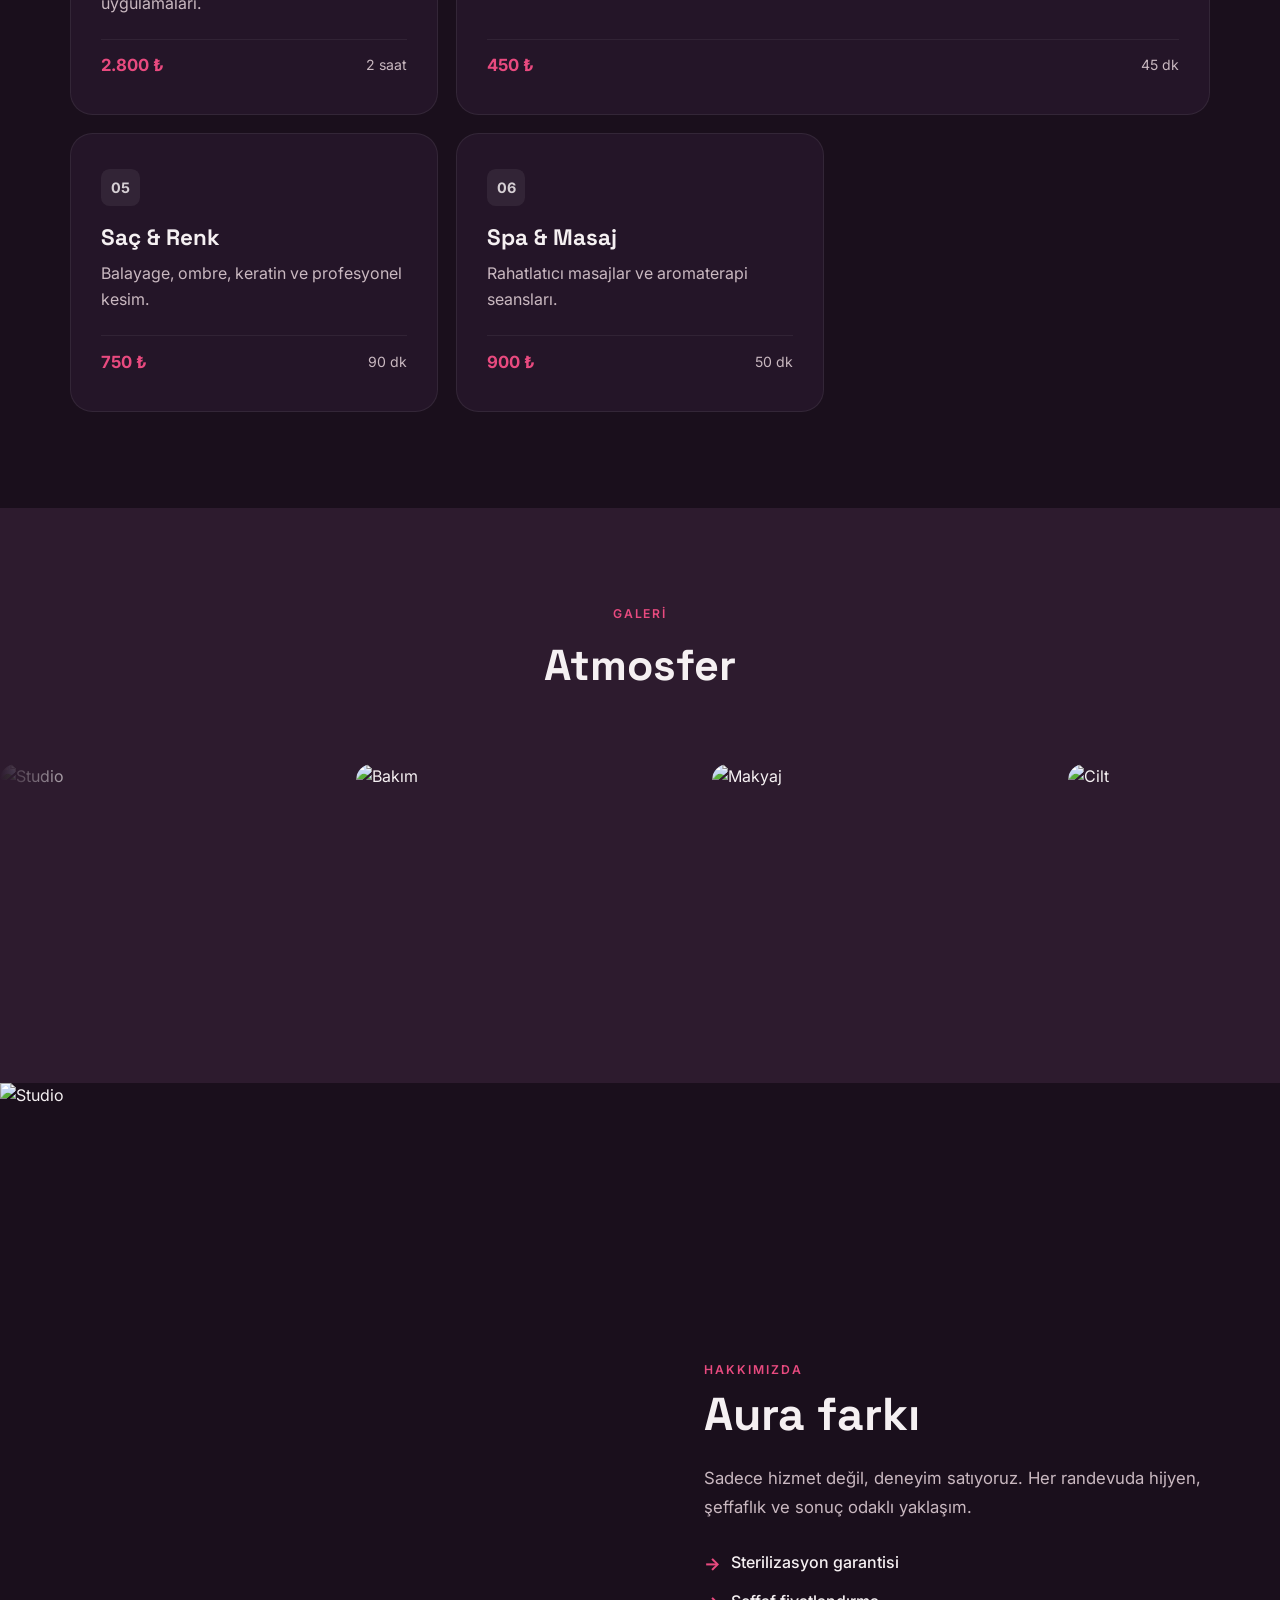
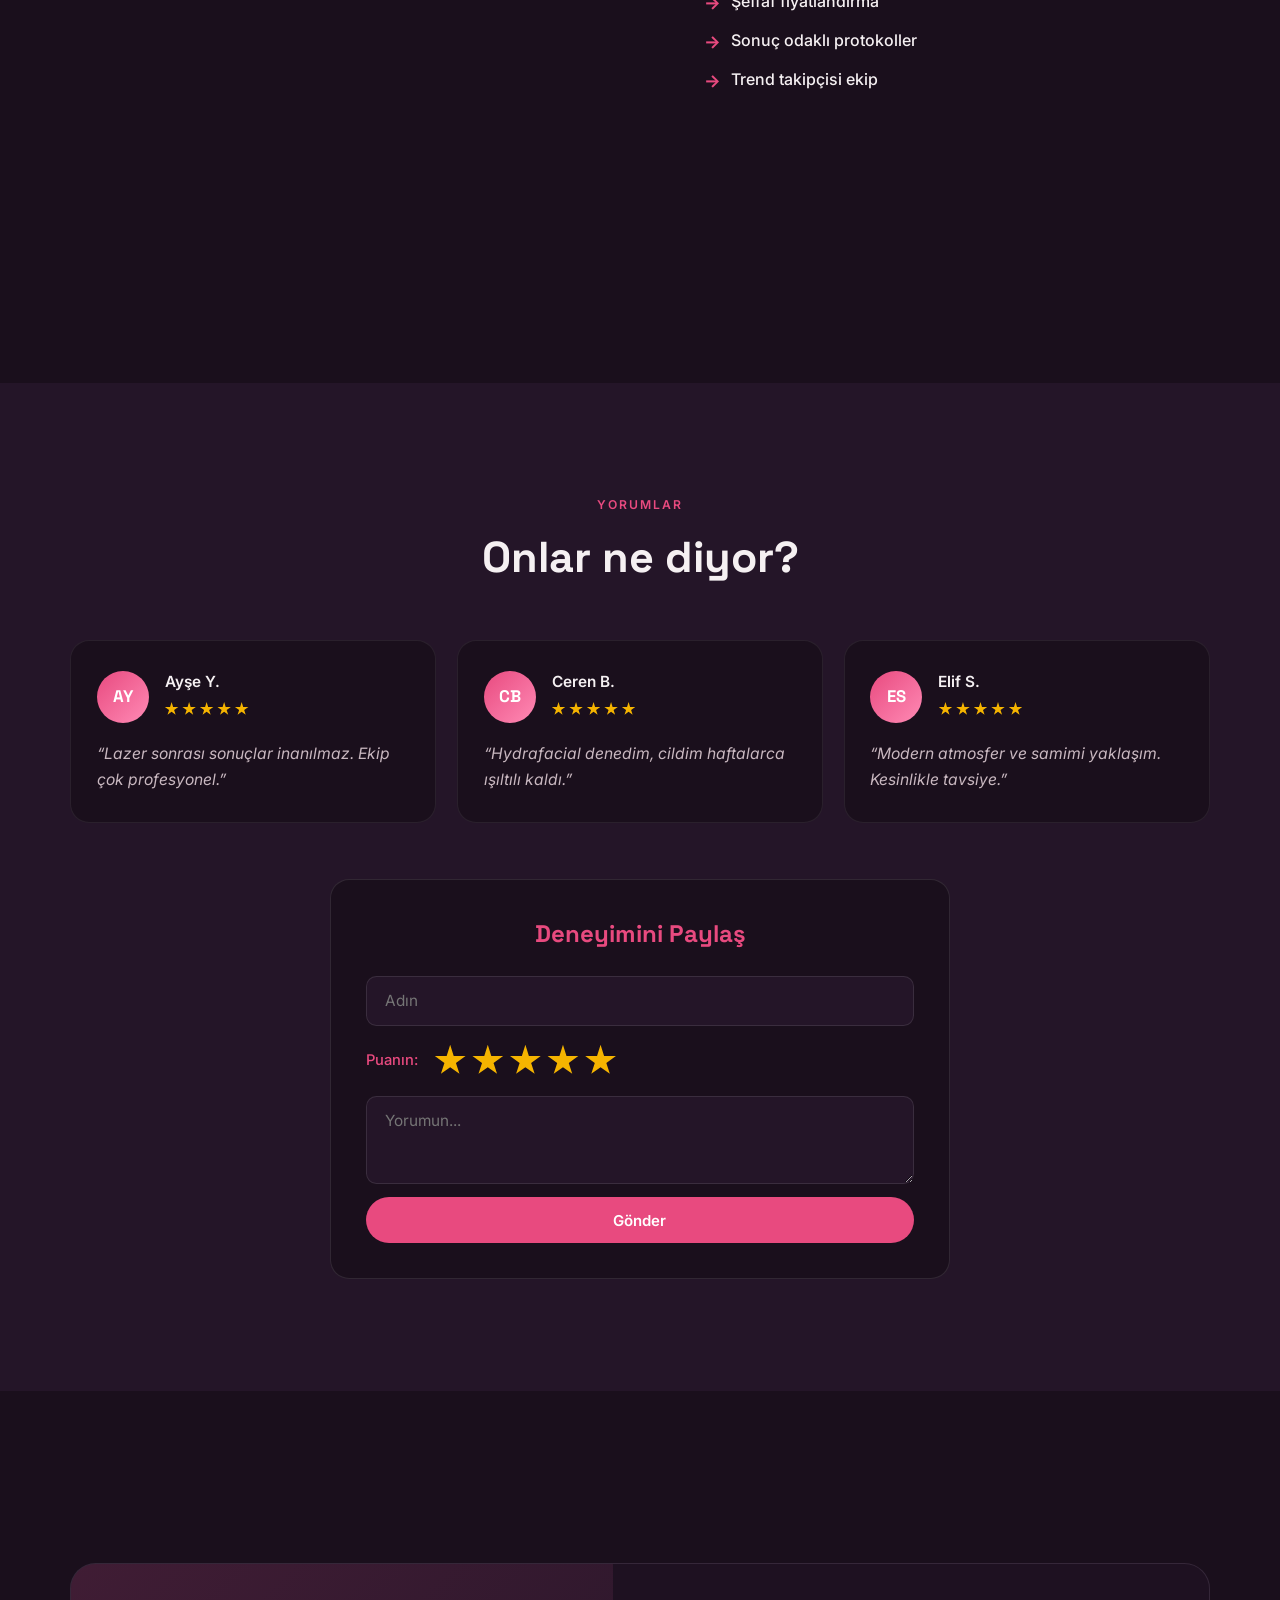
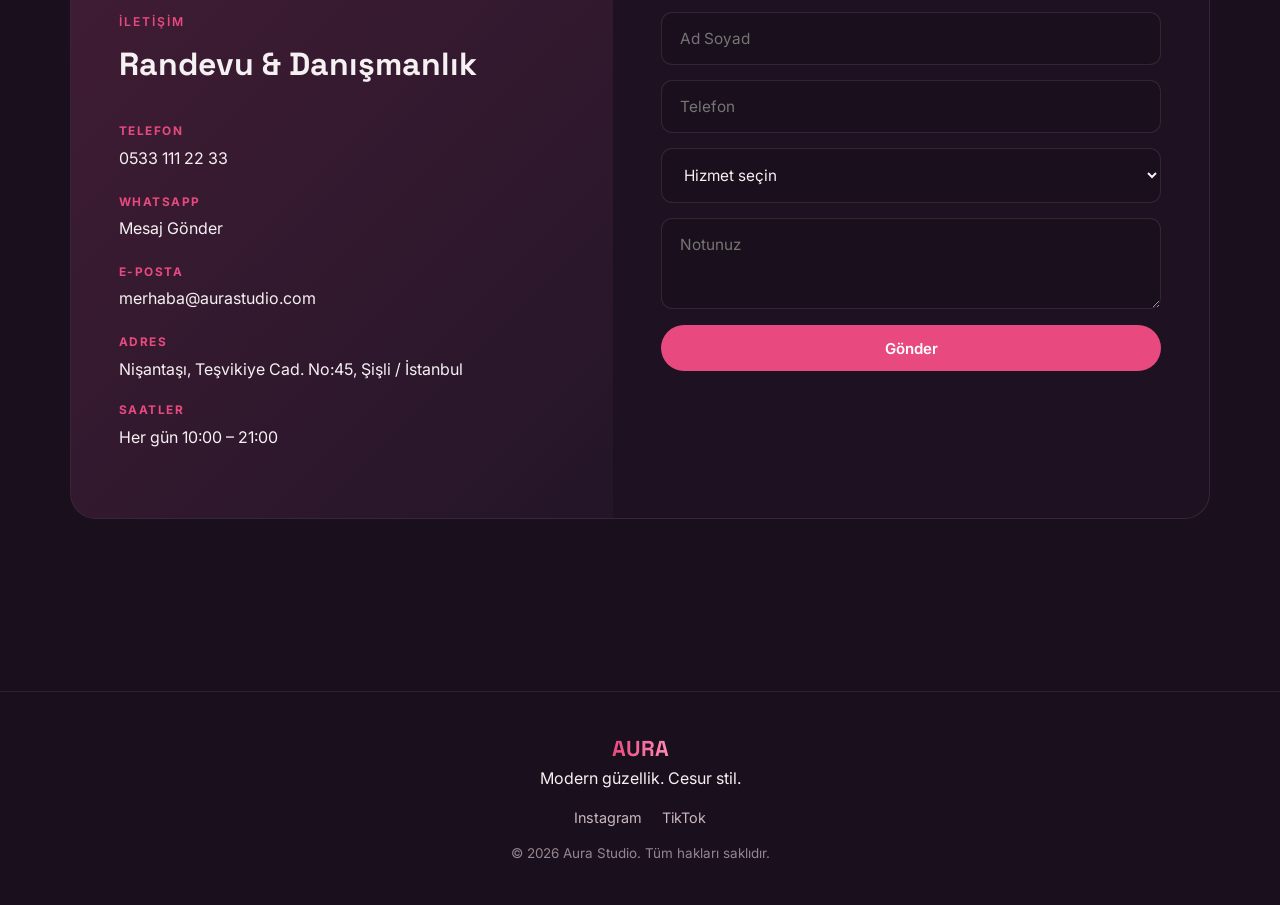
==== commit d173b192: "Improve animations and motion effects" ====
--- a/index.html
+++ b/index.html
@@ -29,7 +29,6 @@
   </div>
 
   <main>
-    <!-- HERO -->
     <section class="hero" id="hero">
       <div class="hero-bg" id="hero-bg"></div>
       <div class="container hero-content">
@@ -43,7 +42,6 @@
       </div>
     </section>
 
-    <!-- HİZMETLER: Bento Grid -->
     <section id="hizmetler" class="services">
       <div class="container">
         <div class="section-header">
@@ -54,7 +52,6 @@
       </div>
     </section>
 
-    <!-- GALERİ: Sonsuz Marquee -->
     <section id="galeri" class="gallery">
       <div class="container">
         <div class="section-header">
@@ -67,9 +64,8 @@
       </div>
     </section>
 
-    <!-- HAKKIMIZDA: Sticky Görsel -->
     <section id="hakkimizda" class="about">
-      <div class="container about-sticky">
+      <div class="about-split">
         <div class="about-visual">
           <img id="about-img" src="" alt="Studio" class="about-img">
         </div>
@@ -82,20 +78,29 @@
       </div>
     </section>
 
-    <!-- YORUMLAR: Avatar Kartları + Form -->
     <section id="yorumlar" class="testimonials">
       <div class="container">
         <div class="section-header">
           <span class="section-label">Yorumlar</span>
           <h2>Onlar ne diyor?</h2>
         </div>
-        <div class="avatar-stack" id="testi-grid"></div>
+        <div class="testi-grid" id="testi-grid"></div>
 
         <div class="review-panel">
           <h3>Deneyimini Paylaş</h3>
           <form class="review-form" id="review-form">
             <input type="text" name="name" placeholder="Adın" required maxlength="40">
-            <input type="number" name="rating" min="1" max="5" value="5" placeholder="Puan (1-5)" required>
+            <div class="star-picker-wrap">
+              <span class="star-picker-label">Puanın:</span>
+              <div class="star-picker" data-rating="5">
+                <button type="button" class="star-btn" data-v="1" aria-label="1 yıldız"></button>
+                <button type="button" class="star-btn" data-v="2" aria-label="2 yıldız"></button>
+                <button type="button" class="star-btn" data-v="3" aria-label="3 yıldız"></button>
+                <button type="button" class="star-btn" data-v="4" aria-label="4 yıldız"></button>
+                <button type="button" class="star-btn" data-v="5" aria-label="5 yıldız"></button>
+              </div>
+              <input type="hidden" name="rating" value="5">
+            </div>
             <textarea name="text" placeholder="Yorumun..." rows="3" required maxlength="300"></textarea>
             <button type="submit" class="btn btn-primary" data-magnetic>Gönder</button>
           </form>
@@ -103,7 +108,6 @@
       </div>
     </section>
 
-    <!-- İLETİŞİM: Panel -->
     <section id="iletisim" class="contact">
       <div class="container">
         <div class="contact-panel">
--- a/assets/css/style.css
+++ b/assets/css/style.css
@@ -1,7 +1,7 @@
 *, *::before, *::after { box-sizing: border-box; margin: 0; padding: 0; }
 html { scroll-behavior: smooth; }
-body { font-family: 'Inter', system-ui, sans-serif; background: var(--bg, #1A0F1C); color: var(--text, #F5F0F2); line-height: 1.6; overflow-x: hidden; }
-h1, h2, h3, .logo, .logo-text { font-family: 'Space Grotesk', system-ui, sans-serif; font-weight: 600; }
+body { font-family: 'Inter', system-ui, sans-serif; background: var(--bg, #1A0F1C); color: var(--text, #F5F0F2); line-height: 1.6; overflow-x: hidden; font-size: 16px; }
+h1, h2, h3, .logo, .logo-text { font-family: 'Space Grotesk', system-ui, sans-serif; font-weight: 700; }
 .container { width: min(1140px, 92%); margin-inline: auto; }
 
 /* HEADER */
@@ -9,26 +9,27 @@
 .header--float {
   pointer-events: auto; display: flex; align-items: center; justify-content: space-between; gap: 1.75rem;
   width: min(980px, 92%); min-height: 64px; padding: 0.85rem 1.6rem;
-  background: rgba(36, 21, 40, 0.9); backdrop-filter: blur(20px) saturate(1.2);
+  background: rgba(36, 21, 40, 0.92); backdrop-filter: blur(20px) saturate(1.2);
   border: 1px solid rgba(232, 74, 127, 0.3); border-radius: 999px;
   box-shadow: 0 10px 40px rgba(0,0,0,0.4);
   opacity: 0; transform: translateY(-24px) scale(0.96);
   transition: opacity 0.7s cubic-bezier(0.34, 1.56, 0.64, 1) 0.15s, transform 0.7s cubic-bezier(0.34, 1.56, 0.64, 1) 0.15s;
 }
 .header--float.is-loaded { opacity: 1; transform: none; }
-.logo { font-size: 1.4rem; letter-spacing: 0.14em; text-decoration: none; flex-shrink: 0; background: linear-gradient(90deg, var(--primary,#E84A7F), #FF8AB5); -webkit-background-clip: text; -webkit-text-fill-color: transparent; background-clip: text; }
+.logo { font-size: 1.45rem; letter-spacing: 0.14em; text-decoration: none; flex-shrink: 0; background: linear-gradient(90deg, var(--primary,#E84A7F), #FF8AB5); -webkit-background-clip: text; -webkit-text-fill-color: transparent; background-clip: text; font-weight: 700; }
+.logo img { -webkit-text-fill-color: initial; background: none; max-height: 36px; }
 .nav--pill { display: flex; gap: 0.4rem; }
 .nav--pill a { text-decoration: none; color: var(--text-light); font-size: 0.95rem; font-weight: 500; padding: 0.5rem 0.95rem; border-radius: 999px; transition: color .2s, background .35s cubic-bezier(0.34, 1.56, 0.64, 1); }
 .nav--pill a:hover { color: var(--text); background: rgba(255,255,255,0.08); }
 .header-actions { display: flex; align-items: center; gap: 0.75rem; flex-shrink: 0; }
-.admin-link { color: var(--text-light); text-decoration: none; font-size: 1.1rem; opacity: 0.7; }
+.admin-link { color: var(--text-light); text-decoration: none; font-size: 1.15rem; opacity: 0.75; }
 .admin-link:hover { opacity: 1; color: var(--primary); }
-.btn { display: inline-flex; align-items: center; justify-content: center; padding: .8rem 1.6rem; border-radius: 999px; text-decoration: none; font-weight: 600; font-size: .92rem; border: none; cursor: pointer; transition: all .35s cubic-bezier(0.34, 1.56, 0.64, 1); font-family: inherit; }
+.btn { display: inline-flex; align-items: center; justify-content: center; padding: .85rem 1.7rem; border-radius: 999px; text-decoration: none; font-weight: 600; font-size: .94rem; border: none; cursor: pointer; transition: all .35s cubic-bezier(0.34, 1.56, 0.64, 1); font-family: inherit; }
 .btn-primary { background: var(--primary); color: #fff; }
 .btn-primary:hover { background: var(--primary-dark); transform: translateY(-2px); box-shadow: 0 8px 24px rgba(232,74,127,.35); }
-.btn-sm { padding: .45rem 1.1rem; background: transparent; border: 1px solid var(--primary); color: var(--primary); font-size: .85rem; }
+.btn-sm { padding: .5rem 1.15rem; background: transparent; border: 1px solid var(--primary); color: var(--primary); font-size: .86rem; }
 .btn-sm:hover { background: var(--primary); color: #fff; }
-.btn-outline { background: transparent; border: 1px solid rgba(255,255,255,.2); color: var(--text); }
+.btn-outline { background: transparent; border: 1px solid rgba(255,255,255,.22); color: var(--text); }
 .btn-outline:hover { border-color: var(--primary); color: var(--primary); }
 [data-magnetic] { will-change: transform; }
 
@@ -37,33 +38,33 @@
 .hero-bg { position: absolute; inset: 0; background-size: cover; background-position: center; z-index: 0; will-change: transform; }
 .hero-content { position: relative; z-index: 2; max-width: 640px; padding: 4rem 0; }
 .hero-badge {
-  display: inline-block; padding: .3rem .9rem; border-radius: 999px;
-  background: rgba(232,74,127,.15); color: var(--primary); font-size: .8rem; font-weight: 600;
-  margin-bottom: 1.2rem; border: 1px solid rgba(232,74,127,.3);
+  display: inline-block; padding: .4rem 1rem; border-radius: 999px;
+  background: rgba(232,74,127,.18); color: var(--primary); font-size: .82rem; font-weight: 600;
+  margin-bottom: 1.3rem; border: 1px solid rgba(232,74,127,.35);
   opacity: 0; transform: translateY(-12px) scale(0.9);
   transition: opacity 0.6s cubic-bezier(0.34, 1.56, 0.64, 1), transform 0.6s cubic-bezier(0.34, 1.56, 0.64, 1);
 }
 .hero-badge.is-visible { opacity: 1; transform: none; }
-.hero h1 { font-size: clamp(2.6rem, 6.5vw, 4.2rem); line-height: 1.1; margin-bottom: 1.1rem; }
-.hero h1 .word-wrap { display: inline-block; overflow: hidden; vertical-align: bottom; padding-bottom: 0.08em; }
+.hero h1 { font-size: clamp(2.6rem, 6.5vw, 4.2rem); line-height: 1.08; margin-bottom: 1.2rem; letter-spacing: -0.02em; }
+.hero h1 .word-wrap { display: inline-block; overflow: hidden; vertical-align: bottom; padding-bottom: 0.1em; }
 .hero h1 .word { display: inline-block; transform: translateY(105%) rotate(4deg); transition: transform 0.8s cubic-bezier(0.34, 1.56, 0.64, 1); }
 .hero h1 .word.is-visible { transform: translateY(0) rotate(0); }
-.hero-sub { font-size: 1.1rem; color: var(--text-light); margin-bottom: 2rem; max-width: 460px; opacity: 0; transform: translateY(16px); transition: opacity 0.7s cubic-bezier(0.34, 1.56, 0.64, 1) 0.2s, transform 0.7s cubic-bezier(0.34, 1.56, 0.64, 1) 0.2s; }
+.hero-sub { font-size: 1.12rem; color: var(--text-light); margin-bottom: 2rem; max-width: 480px; opacity: 0; transform: translateY(16px); transition: opacity 0.7s cubic-bezier(0.34, 1.56, 0.64, 1) 0.2s, transform 0.7s cubic-bezier(0.34, 1.56, 0.64, 1) 0.2s; line-height: 1.7; }
 .hero-sub.is-visible { opacity: 1; transform: none; }
 .hero-actions { display: flex; gap: 1rem; flex-wrap: wrap; }
 .hero-actions .btn { opacity: 0; transform: translateY(16px) scale(0.94); transition: opacity 0.6s cubic-bezier(0.34, 1.56, 0.64, 1) 0.35s, transform 0.6s cubic-bezier(0.34, 1.56, 0.64, 1) 0.35s; }
 .hero-actions .btn.is-visible { opacity: 1; transform: none; }
 
 .section-header { text-align: center; margin-bottom: 3rem; }
-.section-label { display: block; text-transform: uppercase; letter-spacing: .16em; font-size: .75rem; color: var(--primary); margin-bottom: .4rem; }
-.section-header h2 { font-size: clamp(1.9rem, 4vw, 2.6rem); }
+.section-label { display: block; text-transform: uppercase; letter-spacing: .16em; font-size: .76rem; color: var(--primary); margin-bottom: .5rem; font-weight: 600; }
+.section-header h2 { font-size: clamp(1.9rem, 4vw, 2.7rem); }
 
 /* HİZMETLER — Bento */
 .services { padding: 6rem 0; background: var(--bg); }
-.bento-services { display: grid; grid-template-columns: repeat(3, 1fr); gap: 1.1rem; grid-auto-rows: minmax(220px, auto); }
+.bento-services { display: grid; grid-template-columns: repeat(3, 1fr); gap: 1.1rem; grid-auto-rows: minmax(240px, auto); }
 .service-card {
-  background: var(--card); border: 1px solid rgba(255,255,255,.06); border-radius: 1.4rem;
-  padding: 2rem 1.7rem; display: flex; flex-direction: column;
+  background: var(--card); border: 1px solid rgba(255,255,255,.07); border-radius: 1.4rem;
+  padding: 2.2rem 1.9rem; display: flex; flex-direction: column;
   opacity: 0; transform: translateY(30px) scale(0.94);
   transition: opacity 0.7s cubic-bezier(0.34, 1.56, 0.64, 1), transform 0.7s cubic-bezier(0.34, 1.56, 0.64, 1), border-color .3s, box-shadow .4s;
 }
@@ -71,12 +72,12 @@
 .service-card:hover { border-color: var(--primary); transform: translateY(-3px); }
 .service-card.bento-large { grid-column: span 2; }
 .service-card.bento-wide { grid-column: span 2; }
-.service-icon .icon-mark { display: inline-flex; align-items: center; justify-content: center; min-width: 2.2rem; height: 2.2rem; padding: 0 .5rem; border-radius: .5rem; font-size: .85rem; font-weight: 600; background: rgba(255,255,255,0.08); color: inherit; opacity: 0.85; margin-bottom: 1rem; }
-.service-card h3 { font-size: 1.3rem; margin-bottom: .55rem; color: var(--text); font-family: 'Space Grotesk', sans-serif; }
-.service-card p { font-size: .93rem; color: var(--text-light); margin-bottom: 1.2rem; flex: 1; }
-.service-meta { display: flex; justify-content: space-between; align-items: center; font-size: .9rem; }
-.service-price { font-weight: 600; color: var(--primary); }
-.service-dur { color: var(--text-light); }
+.service-icon .icon-mark { display: inline-flex; align-items: center; justify-content: center; min-width: 2.3rem; height: 2.3rem; padding: 0 .6rem; border-radius: .55rem; font-size: .9rem; font-weight: 700; background: rgba(255,255,255,0.08); color: inherit; opacity: 0.85; margin-bottom: 1.1rem; }
+.service-card h3 { font-size: 1.4rem; margin-bottom: .6rem; color: var(--text); font-family: 'Space Grotesk', sans-serif; line-height: 1.25; }
+.service-card p { font-size: 1rem; color: var(--text-light); margin-bottom: 1.4rem; flex: 1; line-height: 1.6; }
+.service-meta { display: flex; justify-content: space-between; align-items: center; font-size: .96rem; padding-top: .8rem; border-top: 1px solid rgba(255,255,255,.06); }
+.service-price { font-weight: 700; color: var(--primary); font-size: 1.05rem; }
+.service-dur { color: var(--text-light); font-size: .88rem; }
 
 /* GALERİ — Marquee */
 .gallery { padding: 6rem 0 0; background: var(--accent); overflow: hidden; }
@@ -88,7 +89,7 @@
 .marquee { display: flex; gap: 1rem; width: max-content; animation: marquee 55s linear infinite; padding: 1rem 0 4rem; }
 .marquee:hover { animation-play-state: paused; }
 .marquee-item { flex-shrink: 0; width: 340px; aspect-ratio: 4/3; overflow: hidden; border-radius: 1rem; margin: 0; }
-.marquee-item img { width: 100%; height: 100%; object-fit: cover; }
+.marquee-item img { width: 100%; height: 100%; object-fit: cover; display: block; }
 @keyframes marquee { from { transform: translateX(0); } to { transform: translateX(-50%); } }
 @media (max-width: 780px) {
   .marquee { animation-duration: 35s; }
@@ -96,57 +97,84 @@
   .marquee-wrap::before, .marquee-wrap::after { width: 40px; }
 }
 
-/* HAKKIMIZDA — Sticky */
-.about { padding: 7rem 0; background: var(--bg); }
-.about-sticky { display: grid; grid-template-columns: 1fr 1fr; gap: 4rem; align-items: start; }
-.about-visual { position: sticky; top: 6rem; }
-.about-img { width: 100%; aspect-ratio: 3/4; object-fit: cover; border-radius: 1.4rem; opacity: 0; transform: scale(0.9); transition: opacity 0.8s cubic-bezier(0.34, 1.56, 0.64, 1), transform 0.8s cubic-bezier(0.34, 1.56, 0.64, 1); }
+/* HAKKIMIZDA — split + fade */
+.about { min-height: 100vh; min-height: 100dvh; display: flex; align-items: stretch; padding: 0; background: var(--bg); }
+.about-split { display: grid; grid-template-columns: 1fr 1fr; width: 100%; min-height: 100vh; min-height: 100dvh; }
+.about-visual { position: relative; overflow: hidden; }
+.about-img {
+  width: 100%; height: 100%; object-fit: cover; display: block;
+  mask-image: linear-gradient(to right, #000 55%, transparent 100%);
+  -webkit-mask-image: linear-gradient(to right, #000 55%, transparent 100%);
+  opacity: 0; transform: scale(1.04);
+  transition: opacity 1.1s cubic-bezier(0.34, 1.56, 0.64, 1), transform 1.4s cubic-bezier(0.34, 1.56, 0.64, 1);
+}
 .about-img.is-visible { opacity: 1; transform: scale(1); }
-.about-text h2 { font-family: 'Space Grotesk', sans-serif; font-size: clamp(2rem, 3.4vw, 2.6rem); margin-bottom: 1.2rem; color: var(--text); }
-.about-text p { color: var(--text-light); margin-bottom: 1.5rem; }
+.about-text { padding: 6rem 4rem; display: flex; flex-direction: column; justify-content: center; max-width: 640px; }
+.about-text h2 { font-family: 'Space Grotesk', sans-serif; font-size: clamp(2rem, 3.6vw, 2.9rem); margin-bottom: 1.3rem; color: var(--text); line-height: 1.2; }
+.about-text p { color: var(--text-light); margin-bottom: 1.7rem; font-size: 1.05rem; line-height: 1.75; }
 .about-features { list-style: none; }
-.about-features li { position: relative; padding-left: 1.6rem; margin-bottom: .7rem; color: var(--text); font-size: .98rem; opacity: 0; transform: translateX(-10px); transition: opacity .7s cubic-bezier(0.34, 1.56, 0.64, 1), transform .7s cubic-bezier(0.34, 1.56, 0.64, 1); }
+.about-features li { position: relative; padding-left: 1.7rem; margin-bottom: .85rem; color: var(--text); font-size: 1rem; font-weight: 500; opacity: 0; transform: translateX(-10px); transition: opacity .7s cubic-bezier(0.34, 1.56, 0.64, 1), transform .7s cubic-bezier(0.34, 1.56, 0.64, 1); }
 .about-features.is-visible li { opacity: 1; transform: none; }
 .about-features.is-visible li:nth-child(1) { transition-delay: 0ms; }
 .about-features.is-visible li:nth-child(2) { transition-delay: 90ms; }
 .about-features.is-visible li:nth-child(3) { transition-delay: 180ms; }
 .about-features.is-visible li:nth-child(4) { transition-delay: 270ms; }
-.about-features li::before { content: "→"; position: absolute; left: 0; color: var(--primary); font-weight: 700; }
-
-/* YORUMLAR — Avatar Kartları */
+.about-features li::before { content: "→"; position: absolute; left: 0; color: var(--primary); font-weight: 700; font-size: 1.1rem; }
+@media (max-width: 900px) {
+  .about { min-height: auto; }
+  .about-split { grid-template-columns: 1fr; min-height: auto; }
+  .about-visual { aspect-ratio: 4/3; }
+  .about-img { mask-image: linear-gradient(to bottom, #000 60%, transparent 100%); -webkit-mask-image: linear-gradient(to bottom, #000 60%, transparent 100%); }
+  .about-text { padding: 3rem 1.5rem; max-width: none; }
+}
+
+/* YORUMLAR — Grid */
 .testimonials { padding: 7rem 0; background: var(--card); }
-.avatar-stack { display: grid; gap: 1rem; max-width: 780px; margin: 0 auto 3rem; }
-.avatar-card {
-  display: grid; grid-template-columns: 64px 1fr; gap: 1.4rem; padding: 1.6rem;
-  background: var(--bg); border: 1px solid rgba(255,255,255,.06); border-radius: 1.2rem;
+.testi-grid { display: grid; grid-template-columns: repeat(auto-fit, minmax(300px, 1fr)); gap: 1.3rem; margin-bottom: 3.5rem; }
+.testi-card {
+  background: var(--bg); border: 1px solid rgba(255,255,255,.07); border-radius: 1.2rem;
+  padding: 1.8rem 1.6rem; display: flex; flex-direction: column;
   opacity: 0; transform: translateY(24px) rotate(-1deg);
   transition: opacity 0.7s cubic-bezier(0.34, 1.56, 0.64, 1), transform 0.7s cubic-bezier(0.34, 1.56, 0.64, 1), border-color .3s;
 }
-.avatar-card.is-visible { opacity: 1; transform: none; }
-.avatar-card:hover { border-color: var(--primary); }
-.avatar-chip { width: 64px; height: 64px; border-radius: 50%; display: grid; place-items: center; background: linear-gradient(135deg, var(--primary), #FF8AB5); color: #fff; font-weight: 700; font-size: 1.1rem; font-family: 'Space Grotesk', sans-serif; }
-.stars { display: flex; gap: 0.25rem; color: var(--primary); margin-bottom: .5rem; }
-.stars .star { width: 12px; height: 12px; background: currentColor; clip-path: polygon(50% 0%, 61% 35%, 98% 35%, 68% 57%, 79% 91%, 50% 70%, 21% 91%, 32% 57%, 2% 35%, 39% 35%); }
-.avatar-body p { font-style: italic; color: var(--text-light); margin-bottom: .7rem; }
-.avatar-body cite { font-style: normal; font-weight: 600; font-size: .9rem; color: var(--text); }
-
-.review-panel { max-width: 620px; margin: 0 auto; padding: 2rem; background: var(--bg); border: 1px solid rgba(255,255,255,.1); border-radius: 1.2rem; }
-.review-panel h3 { font-family: 'Space Grotesk', sans-serif; font-size: 1.4rem; color: var(--primary); margin-bottom: 1.2rem; text-align: center; }
-.review-form { display: flex; flex-direction: column; gap: .7rem; }
-.review-form input, .review-form textarea { padding: .8rem 1rem; background: var(--card); border: 1px solid rgba(255,255,255,.1); border-radius: .6rem; color: var(--text); font-family: inherit; font-size: .95rem; outline: none; }
+.testi-card.is-visible { opacity: 1; transform: none; }
+.testi-card:hover { border-color: var(--primary); }
+.testi-head { display: flex; align-items: center; gap: 1rem; margin-bottom: 1.1rem; }
+.testi-chip { width: 52px; height: 52px; border-radius: 50%; display: grid; place-items: center; background: linear-gradient(135deg, var(--primary), #FF8AB5); color: #fff; font-weight: 700; font-size: 1.05rem; font-family: 'Space Grotesk', sans-serif; flex-shrink: 0; }
+.testi-info strong { display: block; font-size: .96rem; color: var(--text); font-weight: 600; margin-bottom: .25rem; }
+.stars { display: inline-flex; gap: .22rem; }
+.stars .star { width: 14px; height: 14px; background: currentColor; color: #F5B400; clip-path: polygon(50% 0%, 61% 35%, 98% 35%, 68% 57%, 79% 91%, 50% 70%, 21% 91%, 32% 57%, 2% 35%, 39% 35%); }
+.testi-card p { font-style: italic; color: var(--text-light); line-height: 1.65; font-size: .98rem; }
+
+.review-panel { max-width: 620px; margin: 0 auto; padding: 2.2rem; background: var(--bg); border: 1px solid rgba(255,255,255,.1); border-radius: 1.2rem; }
+.review-panel h3 { font-family: 'Space Grotesk', sans-serif; font-size: 1.5rem; color: var(--primary); margin-bottom: 1.4rem; text-align: center; }
+.review-form { display: flex; flex-direction: column; gap: .8rem; }
+.review-form input[type="text"], .review-form textarea { padding: .9rem 1.1rem; background: var(--card); border: 1px solid rgba(255,255,255,.1); border-radius: .65rem; color: var(--text); font-family: inherit; font-size: .96rem; outline: none; transition: border-color .3s; }
 .review-form input:focus, .review-form textarea:focus { border-color: var(--primary); }
-
-/* İLETİŞİM — Panel */
-.contact { padding: 7rem 0; background: var(--bg); }
+.star-picker-wrap { display: flex; align-items: center; gap: 1rem; padding: .4rem 0; }
+.star-picker-label { color: var(--primary); font-size: .92rem; font-weight: 500; }
+.star-picker { display: flex; gap: .35rem; }
+.star-btn {
+  width: 32px; height: 32px;
+  background: rgba(255,255,255,.15);
+  clip-path: polygon(50% 0%, 61% 35%, 98% 35%, 68% 57%, 79% 91%, 50% 70%, 21% 91%, 32% 57%, 2% 35%, 39% 35%);
+  border: none; cursor: pointer; padding: 0;
+  transition: background .2s, transform .2s;
+}
+.star-btn:hover { transform: scale(1.15); }
+.star-btn.filled { background: #F5B400; }
+
+/* İLETİŞİM */
+.contact { min-height: 100vh; min-height: 100dvh; display: flex; align-items: center; padding: 6rem 0; background: var(--bg); }
 .contact-panel { display: grid; grid-template-columns: 1fr 1.1fr; background: var(--card); border-radius: 1.6rem; border: 1px solid rgba(255,255,255,.08); overflow: hidden; }
-.contact-side { padding: 3rem; background: linear-gradient(135deg, rgba(232,74,127,.12), transparent); }
+.contact-side { padding: 3rem; background: linear-gradient(135deg, rgba(232,74,127,.14), transparent); }
 .contact-side h2 { font-family: 'Space Grotesk', sans-serif; font-size: 2rem; margin: .5rem 0 2rem; color: var(--text); }
-.contact-info .info-item { margin-bottom: 1.2rem; }
-.contact-info .info-item strong { display: block; font-size: .72rem; letter-spacing: .1em; text-transform: uppercase; color: var(--primary); margin-bottom: .2rem; }
-.contact-info .info-item a, .contact-info .info-item p { color: var(--text); text-decoration: none; font-size: 1rem; }
-.contact-form { padding: 3rem; display: flex; flex-direction: column; gap: .9rem; background: rgba(0,0,0,.15); }
-.contact-form input, .contact-form select, .contact-form textarea { padding: 1rem 1.1rem; background: var(--bg); border: 1px solid rgba(255,255,255,.1); border-radius: .7rem; color: var(--text); font-family: inherit; font-size: .95rem; outline: none; transition: border-color .3s, box-shadow .3s; opacity: 0; transform: translateX(-14px); transition: opacity 0.55s cubic-bezier(0.34, 1.56, 0.64, 1), transform 0.55s cubic-bezier(0.34, 1.56, 0.64, 1), border-color .3s; }
-.contact-form.is-visible input, .contact-form.is-visible select, .contact-form.is-visible textarea { opacity: 1; transform: none; }
+.contact-info .info-item { margin-bottom: 1.3rem; }
+.contact-info .info-item strong { display: block; font-size: .74rem; letter-spacing: .12em; text-transform: uppercase; color: var(--primary); margin-bottom: .3rem; font-weight: 700; }
+.contact-info .info-item a, .contact-info .info-item p { color: var(--text); text-decoration: none; font-size: 1rem; line-height: 1.5; }
+.contact-form { padding: 3rem; display: flex; flex-direction: column; gap: .95rem; background: rgba(0,0,0,.18); }
+.contact-form input, .contact-form select, .contact-form textarea { padding: 1rem 1.15rem; background: var(--bg); border: 1px solid rgba(255,255,255,.1); border-radius: .7rem; color: var(--text); font-family: inherit; font-size: .96rem; outline: none; transition: border-color .3s; opacity: 0; transform: translateX(-14px); }
+.contact-form.is-visible input, .contact-form.is-visible select, .contact-form.is-visible textarea { opacity: 1; transform: none; transition: opacity 0.55s cubic-bezier(0.34, 1.56, 0.64, 1), transform 0.55s cubic-bezier(0.34, 1.56, 0.64, 1), border-color .3s; }
 .contact-form.is-visible input:nth-child(1) { transition-delay: .05s; }
 .contact-form.is-visible input:nth-child(2) { transition-delay: .12s; }
 .contact-form.is-visible select { transition-delay: .19s; }
@@ -156,20 +184,20 @@
 /* FOOTER */
 .footer { border-top: 1px solid rgba(255,255,255,.08); padding: 2.5rem 0; text-align: center; }
 .footer-inner { display: flex; flex-direction: column; align-items: center; gap: .8rem; }
-.footer .logo-text { font-size: 1.25rem; background: linear-gradient(90deg, var(--primary), #FF8AB5); -webkit-background-clip: text; -webkit-text-fill-color: transparent; background-clip: text; }
+.footer .logo-text { font-size: 1.35rem; background: linear-gradient(90deg, var(--primary), #FF8AB5); -webkit-background-clip: text; -webkit-text-fill-color: transparent; background-clip: text; font-weight: 700; }
 .footer-social a { color: var(--text-light); text-decoration: none; margin: 0 .6rem; font-size: .9rem; }
 .footer-social a:hover { color: var(--primary); }
-.footer-copy { font-size: .82rem; color: var(--text-light); opacity: .7; }
+.footer-copy { font-size: .84rem; color: var(--text-light); opacity: .7; }
 
 @media (max-width: 860px) {
   .nav--pill { display: none; }
   .header--float { width: min(100% - 1.5rem, 420px); }
   .bento-services { grid-template-columns: repeat(2, 1fr); }
   .service-card.bento-large, .service-card.bento-wide { grid-column: span 2; }
-  .about-sticky { grid-template-columns: 1fr; gap: 2rem; }
-  .about-visual { position: relative; top: 0; }
+  .contact { min-height: auto; padding: 4rem 0; }
   .contact-panel { grid-template-columns: 1fr; }
   .contact-side, .contact-form { padding: 2rem; }
+  .testi-grid { grid-template-columns: 1fr; }
 }
 @media (max-width: 560px) {
   .bento-services { grid-template-columns: 1fr; }
